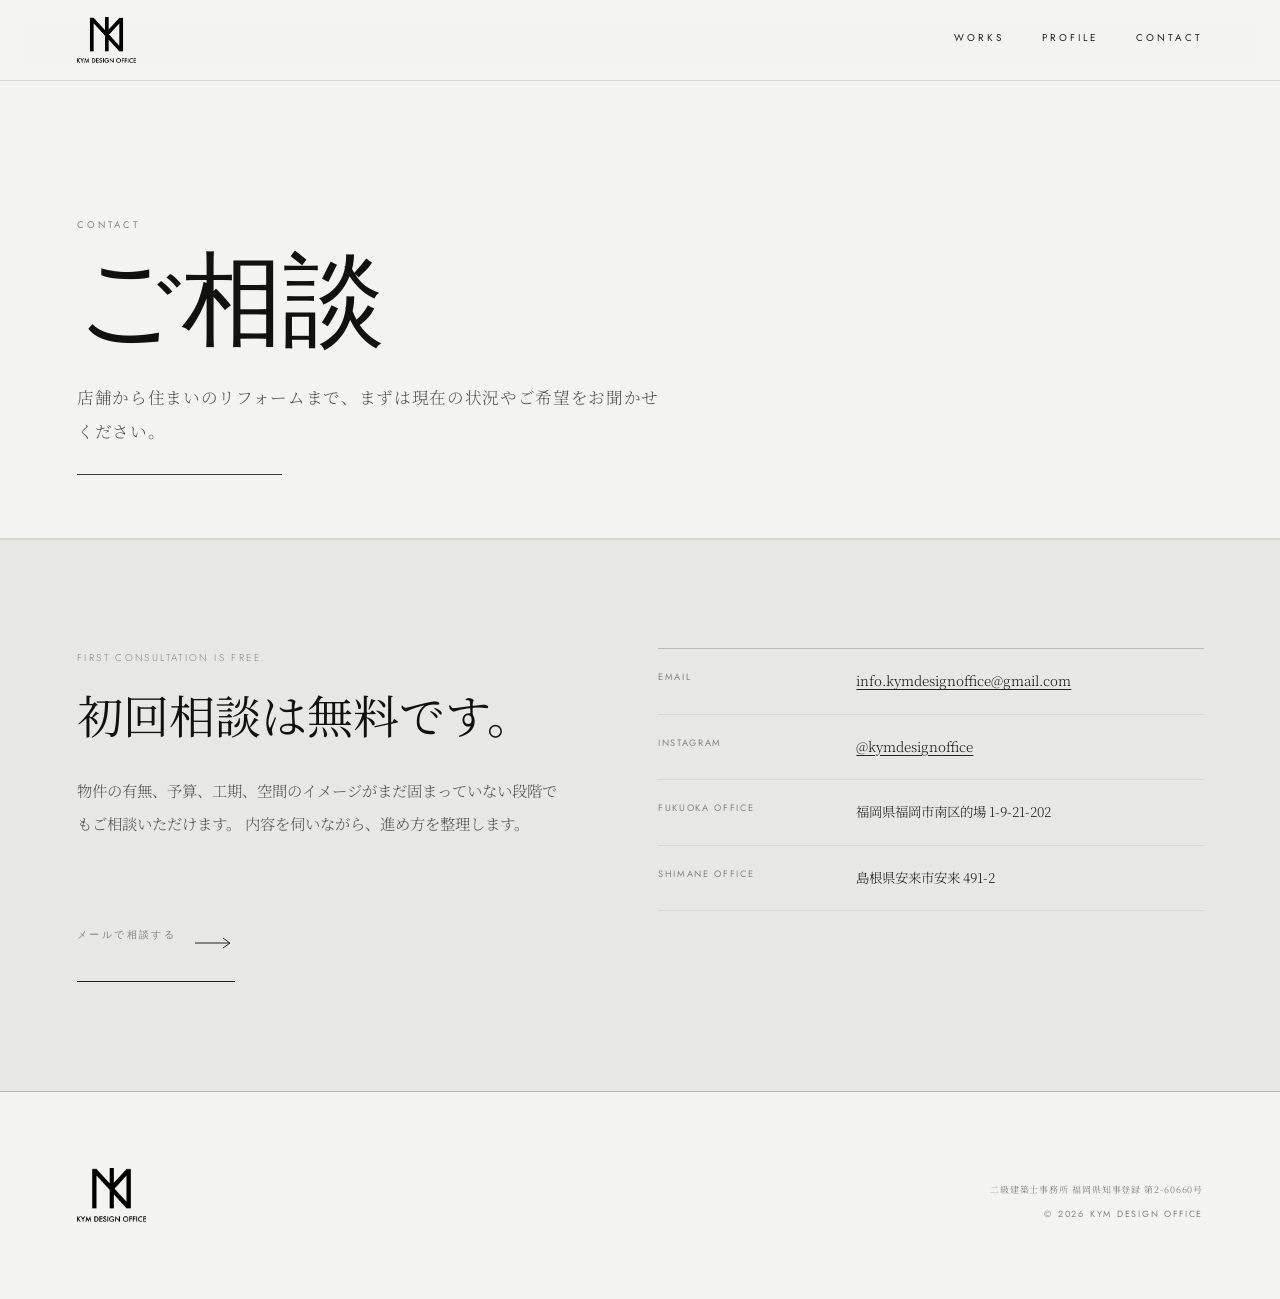
==== contact.html @ 80470e85 "Redesign homepage hero and add profile contact pages" ====
<!DOCTYPE html>
<html lang="ja">
<head>
  <meta charset="UTF-8">
  <meta name="viewport" content="width=device-width, initial-scale=1.0">
  <title>CONTACT｜KYM DESIGN OFFICE</title>
  <meta name="description" content="KYM DESIGN OFFICEへのご相談・お問い合わせページです。店舗設計、注文住宅、マンションリフォーム、インテリアデザインのご相談を受け付けています。">
  <link rel="stylesheet" href="style.css?v=20260627d">
  <link rel="preconnect" href="https://fonts.googleapis.com">
  <link rel="preconnect" href="https://fonts.gstatic.com" crossorigin>
  <link href="https://fonts.googleapis.com/css2?family=Cormorant+Garamond:ital,wght@0,300;0,400;0,500;1,300;1,400&family=Jost:wght@300;400;500&family=Noto+Serif+JP:wght@300;400;500&display=swap" rel="stylesheet">
</head>
<body>

  <!-- ===== ナビゲーション ===== -->
  <header class="nav">
    <a href="index.html" class="nav__logo">
      <img src="image_data/logo.png" alt="KYM DESIGN OFFICE">
    </a>
    <nav class="nav__menu" aria-label="Main navigation">
      <a href="works.html">WORKS</a>
      <a href="profile.html">PROFILE</a>
      <a href="contact.html">CONTACT</a>
    </nav>
  </header>

  <main>
    <section class="page-hero">
      <div class="page-hero__inner">
        <span class="page-hero__label" data-reveal="up">Contact</span>
        <h1 class="page-hero__title" data-reveal="up" style="--d:.08s">ご相談</h1>
        <p class="page-hero__lead" data-reveal="up" style="--d:.16s">
          店舗から住まいのリフォームまで、まずは現在の状況やご希望をお聞かせください。
        </p>
      </div>
    </section>

    <section class="section contact-page">
      <div class="contact-page__message" data-reveal="up">
        <span>First consultation is free.</span>
        <h2>初回相談は無料です。</h2>
        <p>
          物件の有無、予算、工期、空間のイメージがまだ固まっていない段階でもご相談いただけます。
          内容を伺いながら、進め方を整理します。
        </p>
        <a href="mailto:info.kymdesignoffice@gmail.com" class="contact__cta">
          <span>メールで相談する</span>
          <svg viewBox="0 0 40 12" fill="none" xmlns="http://www.w3.org/2000/svg">
            <line x1="0" y1="6" x2="34" y2="6" stroke="currentColor" stroke-width="1"/>
            <polyline points="28,1 35,6 28,11" fill="none" stroke="currentColor" stroke-width="1"/>
          </svg>
        </a>
      </div>

      <div class="contact-page__info" data-reveal="up" style="--d:.08s">
        <dl class="profile-list">
          <div>
            <dt>Email</dt>
            <dd><a href="mailto:info.kymdesignoffice@gmail.com">info.kymdesignoffice@gmail.com</a></dd>
          </div>
          <div>
            <dt>Instagram</dt>
            <dd><a href="https://www.instagram.com/kymdesignoffice/" target="_blank" rel="noopener noreferrer">@kymdesignoffice</a></dd>
          </div>
          <div>
            <dt>Fukuoka Office</dt>
            <dd>福岡県福岡市南区的場 1-9-21-202</dd>
          </div>
          <div>
            <dt>Shimane Office</dt>
            <dd>島根県安来市安来 491-2</dd>
          </div>
        </dl>
      </div>
    </section>
  </main>

  <!-- ===== フッター ===== -->
  <footer class="footer">
    <img src="image_data/logo.png" alt="KYM DESIGN OFFICE" class="footer__logo">
    <div class="footer__info">
      <span class="footer__reg">二級建築士事務所 福岡県知事登録 第2-60660号</span>
      <span class="footer__copy">© 2026 KYM DESIGN OFFICE</span>
    </div>
  </footer>

  <script src="js/lenis.min.js"></script>
  <script src="app.js"></script>

</body>
</html>
---- style.css ----
/* ===== リセット・ベース ===== */
*, *::before, *::after {
  box-sizing: border-box;
  margin: 0;
  padding: 0;
}

:root {
  /* ライトモノトーン（淡いグレー・濃いチャコール） */
  --paper: #f3f3f1;
  --paper-2: #e7e7e4;
  --paper-3: #ffffff;
  --ink: #222220;
  --black: #111110;
  --soft: #555550;
  --gray: #85847d;
  --line: #bdbbb4;
  --line-soft: #d8d7d1;
  --placeholder: #dcdbd6;
  --placeholder-dark: #c9c8c2;
  --accent: #3b3b38;
  --accent-soft: rgba(59, 59, 56, 0.14);
  --panel: #ededeb;
  --panel-2: #ffffff;

  --font-serif: 'Cormorant Garamond', serif;
  --font-grotesk: 'Jost', sans-serif;
  --font-jp: 'Noto Serif JP', serif;

  --pad-x: clamp(1.5rem, 6vw, 9rem);
  --maxw: 1480px;
}

html {
  font-size: 16px;
  scroll-behavior: smooth;
}

body {
  background-color: var(--paper);
  color: var(--ink);
  font-family: var(--font-jp);
  font-weight: 300;
  line-height: 1.95;
  -webkit-font-smoothing: antialiased;
  text-rendering: optimizeLegibility;
  overflow-x: hidden;
}

a {
  text-underline-offset: 0.24em;
}

a:focus-visible {
  outline: 1px solid var(--black);
  outline-offset: 0.45rem;
}

::selection {
  background: var(--black);
  color: var(--paper);
}

/* 共通：細ラベル（Jost・ワイドトラッキング） */
.label {
  font-family: var(--font-grotesk);
  font-weight: 400;
  letter-spacing: 0.34em;
  text-transform: uppercase;
}

/* 共通：矢印リンク */
.link-arrow {
  display: inline-flex;
  align-items: center;
  gap: 1rem;
  text-decoration: none;
  color: var(--ink);
  font-family: var(--font-grotesk);
  font-size: 0.6rem;
  font-weight: 400;
  letter-spacing: 0.32em;
  text-transform: uppercase;
  transition: gap 0.18s ease-out, color 0.18s ease-out;
}
.link-arrow:hover { gap: 1.45rem; color: var(--black); }
.link-arrow svg { width: 40px; height: 12px; }

/* ===== ナビゲーション ===== */
.nav {
  position: fixed;
  top: 0; left: 0;
  width: 100%;
  z-index: 100;
  display: flex;
  align-items: center;
  justify-content: space-between;
  padding: calc(1.05rem + env(safe-area-inset-top)) var(--pad-x) 1.05rem;
  background-color: rgba(243, 243, 241, 0.92);
  backdrop-filter: blur(10px);
  border-bottom: 1px solid var(--line-soft);
}

.nav__logo { display: inline-flex; align-items: center; text-decoration: none; }
.nav__logo img {
  height: 46px;
  width: auto;
  display: block;
  filter: grayscale(1) contrast(1.08);
}

.nav__menu { display: flex; gap: clamp(1.5rem, 3vw, 3.4rem); }

.nav__menu a {
  font-family: var(--font-grotesk);
  font-size: 0.62rem;
  font-weight: 400;
  letter-spacing: 0.3em;
  text-transform: uppercase;
  color: var(--ink);
  text-decoration: none;
  position: relative;
  padding-bottom: 4px;
  transition: color 0.18s ease-out;
}
.nav__menu a::after {
  content: '';
  position: absolute;
  left: 0; bottom: 0;
  width: 0; height: 1px;
  background: var(--ink);
  transition: width 0.18s ease-out;
}
.nav__menu a:hover::after { width: 100%; }
.nav__menu a:hover { color: var(--black); }

/* ===== HERO（抽象的な黒のファーストビュー）===== */
.hero {
  position: relative;
  max-width: var(--maxw);
  margin: 0 auto;
  min-height: 86dvh;
  display: flex;
  flex-direction: column;
  padding: 6.4rem var(--pad-x) clamp(2rem, 4vh, 3rem);
  overflow: hidden;
}
.hero::before {
  content: '';
  position: absolute;
  top: 7.8rem;
  right: var(--pad-x);
  width: clamp(12rem, 28vw, 31rem);
  height: clamp(12rem, 28vw, 31rem);
  border: 1px solid var(--line-soft);
  pointer-events: none;
}
.hero::after {
  content: '';
  position: absolute;
  left: var(--pad-x);
  bottom: clamp(4rem, 9vh, 6rem);
  width: clamp(8rem, 18vw, 18rem);
  height: 1px;
  background: var(--accent);
  opacity: 0.76;
  pointer-events: none;
}
.hero__abstract {
  position: absolute;
  right: clamp(1rem, 5vw, 5rem);
  top: clamp(5.8rem, 12vh, 8rem);
  z-index: 0;
  font-family: var(--font-serif);
  font-size: clamp(9rem, 21vw, 22rem);
  font-weight: 300;
  line-height: 0.75;
  color: rgba(17, 17, 16, 0.045);
  pointer-events: none;
}

/* 見出し＋画像帯を下寄り中央に・上端を揃える */
.hero__main {
  position: relative;
  z-index: 1;
  margin-top: clamp(4.8rem, 13vh, 8.5rem);
  display: grid;
  grid-template-columns: minmax(17rem, 0.64fr) minmax(26rem, 1.36fr);
  align-items: center;
  gap: clamp(2.4rem, 6vw, 6rem);
}

.hero__head {
  position: relative;
  flex-shrink: 0;
  padding: clamp(1.5rem, 3vw, 2.5rem) 0 clamp(1.5rem, 3vw, 2.5rem);
}
.hero__mark {
  display: block;
  width: 13px;
  height: 13px;
  background: var(--accent);
  margin-bottom: 1.5rem;
}
.hero__kicker {
  display: block;
  margin-bottom: 1.1rem;
  font-family: var(--font-grotesk);
  font-size: 0.58rem;
  font-weight: 400;
  letter-spacing: 0.3em;
  color: var(--accent);
}
.hero__title {
  font-family: var(--font-serif);
  font-variant: small-caps;
  font-size: clamp(2rem, 4.1vw, 4.25rem);
  font-weight: 500;
  line-height: 1.08;
  letter-spacing: 0.03em;
  color: var(--black);
}
.hero__lead {
  max-width: 22rem;
  margin-top: clamp(1.2rem, 3vw, 2rem);
  font-size: 0.8rem;
  line-height: 2.1;
  letter-spacing: 0.04em;
  color: var(--soft);
}

/* 画像帯：全部同じ高さ、幅だけ違う */
.hero__strip {
  position: relative;
  min-width: 0;
  display: grid;
  grid-template-columns: 0.85fr 1fr 1.55fr 1.05fr;
  align-items: flex-start;
  height: clamp(210px, 34vh, 360px);
  padding: clamp(1rem, 2vw, 1.4rem);
  background: var(--panel);
  border: 1px solid var(--line-soft);
}
.hero__strip::after {
  content: '';
  position: absolute;
  left: clamp(1rem, 2vw, 1.4rem);
  bottom: clamp(1rem, 2vw, 1.4rem);
  width: clamp(4rem, 12vw, 9rem);
  height: 1px;
  background: var(--accent);
  z-index: 2;
}
/* 左：3枚を密着 */
.hero__cluster {
  display: contents;
}
/* .frame の width:100% を打ち消し、高さ×aspect-ratio で幅を決める */
.hero__strip .hf {
  width: 100%;
  height: 100%;
  min-width: 0;
  flex-shrink: 0;
}
.hf .frame__ph { font-size: 0.5rem; }
.hf--a { aspect-ratio: 3 / 4; }
.hf--b {
  aspect-ratio: 1 / 1;
  transform: translateY(clamp(0.8rem, 2vw, 1.6rem));
}
.hf--c { aspect-ratio: 16 / 10; }
/* 間を空けて右に大きめの1点 */
.hf--d {
  aspect-ratio: 4 / 3;
  margin-left: 0;
  transform: translateY(clamp(-0.8rem, -1.4vw, -0.4rem));
}

/* 右下の小ラベル＋細罫線 */
.hero__foot {
  position: relative;
  z-index: 1;
  margin-top: clamp(1.6rem, 4vh, 3.2rem);
  display: flex;
  align-items: center;
  justify-content: flex-end;
  gap: 1.2rem;
}
.hero__foot-label,
.hero__foot-place {
  font-family: var(--font-grotesk);
  font-size: 0.58rem;
  font-weight: 400;
  letter-spacing: 0.28em;
  text-transform: uppercase;
  color: var(--soft);
}
.hero__rule {
  width: clamp(2rem, 6vw, 5rem);
  height: 1px;
  background: var(--line);
}

/* ===== 画像フレーム（プレースホルダー）===== */
.frame {
  position: relative;
  width: 100%;
  background: var(--placeholder);
  display: flex;
  align-items: center;
  justify-content: center;
  overflow: hidden;
  color: var(--gray);
}
.frame::before {
  content: '';
  position: absolute;
  left: 1rem;
  bottom: 1rem;
  width: 2.4rem;
  height: 1px;
  background: rgba(17, 17, 16, 0.22);
}
.frame::after {
  content: '';
  position: absolute;
  inset: 0;
  border: 1px solid var(--line);
  pointer-events: none;
}
.frame__ph {
  position: absolute;
  right: 1rem;
  bottom: 0.72rem;
  font-family: var(--font-grotesk);
  font-size: 0.5rem;
  letter-spacing: 0.24em;
  text-transform: uppercase;
  color: rgba(34, 34, 32, 0.62);
}

.visual {
  position: absolute;
  inset: 0;
  width: 100%;
  height: 100%;
  object-fit: cover;
  filter: grayscale(1) contrast(1.08) brightness(1.02);
}
.visual--crop-1 { object-position: 5% 50%; }
.visual--crop-2 { object-position: 34% 50%; }
.visual--crop-3 { object-position: 63% 50%; }
.visual--crop-4 { object-position: 92% 50%; }
.visual + .frame__ph {
  color: rgba(255, 255, 255, 0.86);
}
.visual ~ .frame__ph::before {
  background: rgba(255, 255, 255, 0.58);
}

/* ===== 共通セクション ===== */
.section {
  max-width: var(--maxw);
  margin: 0 auto;
  padding: clamp(5.8rem, 12vh, 11rem) var(--pad-x);
  border-top: 1px solid var(--line-soft);
}
.section:nth-of-type(even) {
  background: var(--paper-2);
}

/* セクション見出し（セリフ番号＋細ラベル＋和文タイトル）*/
.head {
  display: flex;
  align-items: flex-start;
  gap: clamp(1.5rem, 5vw, 4rem);
  margin-bottom: clamp(3.2rem, 7vw, 6rem);
}
.head__num {
  font-family: var(--font-serif);
  font-size: clamp(2.5rem, 5vw, 4.5rem);
  font-weight: 300;
  line-height: 0.9;
  letter-spacing: 0;
  color: rgba(17, 17, 16, 0.18);
  flex-shrink: 0;
}
.head__text { padding-top: 0.4rem; }
.head__label {
  display: block;
  font-family: var(--font-grotesk);
  font-size: 0.62rem;
  font-weight: 400;
  letter-spacing: 0.36em;
  text-transform: uppercase;
  color: var(--accent);
  margin-bottom: 1.3rem;
}
.head__title {
  font-family: var(--font-jp);
  font-size: clamp(1.5rem, 3.4vw, 2.8rem);
  font-weight: 400;
  line-height: 1.4;
  letter-spacing: 0.03em;
  color: var(--black);
}
.head__link {
  margin-left: auto;
  align-self: center;
  font-family: var(--font-grotesk);
  font-size: 0.6rem;
  font-weight: 400;
  letter-spacing: 0.28em;
  text-transform: uppercase;
  color: var(--soft);
  text-decoration: none;
  transition: color 0.18s ease-out;
}
.head__link:hover { color: var(--black); }

/* ===== ABOUT ===== */
.about__body {
  display: grid;
  grid-template-columns: 1.1fr 1fr;
  gap: clamp(2.5rem, 7vw, 7rem);
}
.about__statement {
  font-family: var(--font-jp);
  font-size: clamp(1.1rem, 1.9vw, 1.55rem);
  font-weight: 300;
  line-height: 2.1;
  letter-spacing: 0.03em;
  color: var(--ink);
  max-width: 34rem;
}
.about__detail p {
  font-size: 0.8rem;
  line-height: 2.4;
  letter-spacing: 0.05em;
  color: var(--soft);
}
.about__meta {
  margin-top: 3rem;
  border-top: 1px solid var(--line);
}
.about__meta > div {
  display: grid;
  grid-template-columns: 9rem 1fr;
  gap: 1rem;
  padding: 1.15rem 0;
  border-bottom: 1px solid var(--line-soft);
}
.about__meta dt {
  font-family: var(--font-grotesk);
  font-size: 0.58rem;
  font-weight: 400;
  letter-spacing: 0.22em;
  text-transform: uppercase;
  color: var(--gray);
  padding-top: 0.3rem;
}
.about__meta dd {
  font-size: 0.78rem;
  letter-spacing: 0.04em;
  color: var(--ink);
}

.statement-band {
  display: grid;
  grid-template-columns: minmax(0, 0.85fr) minmax(18rem, 1fr);
  gap: clamp(2rem, 6vw, 6rem);
  align-items: end;
  margin-top: clamp(4rem, 10vw, 8rem);
  padding-top: clamp(2.5rem, 5vw, 4rem);
  border-top: 1px solid var(--line-soft);
  position: relative;
}
.statement-band::before {
  content: '';
  position: absolute;
  top: -1px;
  left: 0;
  width: clamp(4rem, 12vw, 9rem);
  height: 1px;
  background: var(--accent);
}
.statement-band__label {
  display: block;
  margin-bottom: 1.3rem;
  font-family: var(--font-grotesk);
  font-size: 0.58rem;
  font-weight: 400;
  letter-spacing: 0.28em;
  text-transform: uppercase;
  color: var(--gray);
}
.statement-band p {
  max-width: 35rem;
  font-size: clamp(1rem, 1.45vw, 1.28rem);
  line-height: 2.05;
  letter-spacing: 0.04em;
}
.statement-band__visual {
  aspect-ratio: 16 / 9;
  overflow: hidden;
  border: 1px solid var(--line);
  background: var(--placeholder-dark);
}
.statement-band__visual img {
  width: 100%;
  height: 100%;
  display: block;
  object-fit: cover;
  filter: grayscale(1) contrast(1.08) brightness(1.02);
}

/* ===== SERVICES ===== */
.services {
  list-style: none;
  border-top: 1px solid var(--line);
}
.services__item {
  display: grid;
  grid-template-columns: 5rem 1fr 2fr;
  gap: clamp(1rem, 4vw, 4rem);
  align-items: baseline;
  padding: clamp(2rem, 4.5vw, 3.2rem) 0;
  border-bottom: 1px solid var(--line-soft);
  position: relative;
  transition: padding-left 0.18s ease-out, background-color 0.18s ease-out;
}
.services__item::before {
  content: '';
  position: absolute;
  left: 0;
  top: -1px;
  width: 0;
  height: 1px;
  background: var(--accent);
  transition: width 0.18s ease-out;
}
.services__item:hover {
  padding-left: 1rem;
  background: rgba(255, 255, 255, 0.42);
}
.services__item:hover::before { width: 5rem; }
.services__no {
  font-family: var(--font-serif);
  font-style: italic;
  font-size: 1.1rem;
  letter-spacing: 0.04em;
  color: var(--gray);
}
.services__name {
  font-family: var(--font-jp);
  font-size: clamp(1.1rem, 2vw, 1.5rem);
  font-weight: 400;
  letter-spacing: 0.05em;
  color: var(--black);
}
.services__scope {
  display: block;
  margin-top: 0.45rem;
  font-family: var(--font-grotesk);
  font-size: 0.55rem;
  font-weight: 400;
  letter-spacing: 0.22em;
  text-transform: uppercase;
  color: var(--accent);
}
.services__desc {
  font-size: 0.76rem;
  line-height: 2.1;
  letter-spacing: 0.04em;
  color: var(--soft);
}

/* ===== PROCESS ===== */
.section--process {
  background: var(--paper-2);
}
.process {
  list-style: none;
  display: grid;
  grid-template-columns: repeat(4, 1fr);
  border-top: 1px solid var(--line);
}
.process__item {
  min-height: 16rem;
  padding: clamp(1.6rem, 3vw, 2.4rem) clamp(1.2rem, 2.5vw, 2rem);
  border-right: 1px solid var(--line-soft);
  border-bottom: 1px solid var(--line-soft);
  background: rgba(255, 255, 255, 0.34);
}
.process__item:first-child { border-left: 1px solid var(--line-soft); }
.process__no {
  display: block;
  margin-bottom: clamp(3rem, 7vw, 5rem);
  font-family: var(--font-serif);
  font-style: italic;
  font-size: 1.15rem;
  color: rgba(17, 17, 16, 0.42);
}
.process__item h3 {
  margin-bottom: 1rem;
  font-size: clamp(1rem, 1.4vw, 1.24rem);
  font-weight: 400;
  letter-spacing: 0.05em;
  color: var(--black);
}
.process__item p {
  font-size: 0.74rem;
  line-height: 2.05;
  letter-spacing: 0.04em;
  color: var(--soft);
}

/* ===== WORKS ===== */
.works {
  list-style: none;
  display: grid;
  grid-template-columns: repeat(2, 1fr);
  gap: clamp(2.5rem, 5vw, 4.5rem) clamp(2rem, 4vw, 3.5rem);
}
.works__link { display: block; text-decoration: none; color: inherit; }
.works__item:nth-child(1) .frame--work { aspect-ratio: 16 / 10; }
.works__item:nth-child(2) { padding-top: clamp(2rem, 5vw, 5rem); }
.works__item:nth-child(3) { padding-top: clamp(1rem, 2vw, 2.2rem); }
.frame--work {
  aspect-ratio: 4 / 3;
  background-color: var(--placeholder-dark);
}
.frame--work::after,
.archive-card__frame::after {
  border-color: rgba(17, 17, 16, 0.18);
}
.works__caption {
  display: flex;
  flex-direction: column;
  gap: 0.5rem;
  padding-top: 1.5rem;
}
.works__year {
  font-family: var(--font-grotesk);
  font-size: 0.58rem;
  font-weight: 400;
  letter-spacing: 0.26em;
  color: var(--gray);
}
.works__name {
  font-family: var(--font-serif);
  font-size: clamp(1.4rem, 2.6vw, 2rem);
  font-weight: 400;
  letter-spacing: 0.01em;
  color: var(--black);
  transition: opacity 0.18s ease-out;
}
.works__link:hover .works__name { opacity: 0.45; }
.works__type {
  font-family: var(--font-jp);
  font-size: 0.72rem;
  font-weight: 300;
  letter-spacing: 0.07em;
  color: var(--soft);
}
.works__viewall { margin-top: clamp(3rem, 6vw, 4.5rem); }

/* ===== PAGE / WORKS ARCHIVE ===== */
.page-hero {
  position: relative;
  max-width: var(--maxw);
  margin: 0 auto;
  padding: clamp(11rem, 24vh, 17rem) var(--pad-x) clamp(5rem, 10vh, 8rem);
  border-bottom: 1px solid var(--line-soft);
  background: var(--paper);
}
.page-hero::after {
  content: '';
  position: absolute;
  left: var(--pad-x);
  bottom: clamp(3rem, 7vh, 5rem);
  width: clamp(5rem, 16vw, 14rem);
  height: 1px;
  background: var(--accent);
}
.page-hero__inner {
  max-width: 52rem;
}
.page-hero__label,
.archive-note__label,
.archive-contact__label {
  display: block;
  margin-bottom: 1.2rem;
  font-family: var(--font-grotesk);
  font-size: 0.6rem;
  font-weight: 400;
  letter-spacing: 0.32em;
  text-transform: uppercase;
  color: var(--gray);
}
.page-hero__title {
  margin-bottom: 1.8rem;
  font-size: clamp(2.6rem, 8vw, 6.6rem);
  font-family: var(--font-serif);
  font-weight: 300;
  line-height: 0.95;
  color: var(--black);
}
.page-hero__lead {
  max-width: 37rem;
  font-size: clamp(0.92rem, 1.3vw, 1.08rem);
  line-height: 2.05;
  letter-spacing: 0.04em;
  color: var(--soft);
}
.archive-note {
  display: grid;
  grid-template-columns: 14rem minmax(0, 1fr);
  gap: clamp(1.5rem, 5vw, 4rem);
  margin-bottom: clamp(3rem, 7vw, 5.5rem);
  padding: 1.7rem 0;
  border-top: 1px solid var(--accent);
  border-bottom: 1px solid var(--line-soft);
}
.archive-note p {
  max-width: 40rem;
  font-size: 0.82rem;
  line-height: 2.1;
  color: var(--soft);
}
.archive-grid {
  list-style: none;
  display: grid;
  grid-template-columns: repeat(2, minmax(0, 1fr));
  gap: clamp(2.5rem, 5vw, 5rem) clamp(2rem, 4vw, 3.5rem);
}
.archive-card a {
  display: block;
  color: inherit;
  text-decoration: none;
}
.archive-card:nth-child(even) {
  padding-top: clamp(2rem, 5vw, 4.5rem);
}
.archive-card__frame {
  aspect-ratio: 16 / 10;
  margin-bottom: 1.5rem;
  background: var(--panel);
}
.archive-card__year {
  display: block;
  margin-bottom: 0.7rem;
  font-family: var(--font-grotesk);
  font-size: 0.58rem;
  letter-spacing: 0.26em;
  color: var(--gray);
}
.archive-card h2 {
  margin-bottom: 0.45rem;
  font-family: var(--font-serif);
  font-size: clamp(1.45rem, 3vw, 2.15rem);
  font-weight: 400;
  color: var(--black);
}
.archive-card p {
  font-size: 0.74rem;
  letter-spacing: 0.07em;
  color: var(--soft);
}
.section--archive-contact {
  padding-top: clamp(4rem, 8vw, 7rem);
}
.archive-contact {
  max-width: 54rem;
}
.archive-contact h2 {
  font-size: clamp(1.45rem, 3.4vw, 2.8rem);
  font-weight: 400;
  line-height: 1.55;
  letter-spacing: 0.03em;
}

/* ===== CONTACT ===== */
.contact__lead {
  font-family: var(--font-jp);
  font-size: clamp(1rem, 1.6vw, 1.3rem);
  font-weight: 300;
  line-height: 2.1;
  color: var(--ink);
  margin-bottom: clamp(2.5rem, 6vw, 4rem);
  max-width: 36rem;
}
.contact__grid {
  display: grid;
  grid-template-columns: repeat(2, 1fr);
  gap: 2.6rem clamp(2rem, 6vw, 5rem);
  border-top: 1px solid var(--line);
  padding-top: 2.8rem;
}
.contact__label {
  display: block;
  font-family: var(--font-grotesk);
  font-size: 0.58rem;
  font-weight: 400;
  letter-spacing: 0.24em;
  text-transform: uppercase;
  color: var(--gray);
  margin-bottom: 0.85rem;
}
.contact__value {
  font-size: 0.84rem;
  font-weight: 300;
  letter-spacing: 0.04em;
  color: var(--ink);
}
/* Instagram などSNSリンク（アイコン＋テキスト） */
.contact__sns {
  display: inline-flex;
  align-items: center;
  gap: 0.5rem;
  text-decoration: none;
  transition: opacity 0.3s ease;
}
.contact__sns:hover {
  opacity: 0.55;
}
.contact__sns-icon {
  width: 1.05rem;
  height: 1.05rem;
  flex-shrink: 0;
}
.contact__cta {
  display: inline-flex;
  align-items: center;
  gap: 1.2rem;
  margin-top: clamp(2.5rem, 6vw, 4rem);
  padding: 1.3rem 0;
  text-decoration: none;
  color: var(--ink);
  font-family: var(--font-jp);
  font-size: 0.84rem;
  font-weight: 400;
  letter-spacing: 0.1em;
  border-bottom: 1px solid var(--ink);
  transition: gap 0.18s ease-out;
}
.contact__cta:hover { gap: 1.55rem; }
.contact__cta svg { width: 40px; height: 12px; }

/* ===== フッター ===== */
.footer {
  max-width: var(--maxw);
  margin: 0 auto;
  padding: clamp(3rem, 6vw, 5rem) var(--pad-x);
  border-top: 1px solid var(--line);
  display: flex;
  flex-wrap: wrap;
  gap: 1.5rem 2rem;
  align-items: flex-end;
  justify-content: space-between;
}
.footer__logo {
  height: 54px;
  width: auto;
  display: block;
  filter: grayscale(1) contrast(1.08);
}
.footer__info { display: flex; flex-direction: column; gap: 0.4rem; text-align: right; }
.footer__info span {
  font-family: var(--font-grotesk);
  font-size: 0.56rem;
  font-weight: 400;
  letter-spacing: 0.2em;
  color: var(--gray);
}
.footer__reg { font-family: var(--font-jp) !important; letter-spacing: 0.1em !important; }

/* ===== レスポンシブ ===== */
@media (max-width: 900px) {
  .nav {
    padding: calc(0.8rem + env(safe-area-inset-top)) var(--pad-x) 0.8rem;
  }
  .nav__logo img { height: 38px; }
  .hero {
    min-height: auto;
    padding-top: 7.5rem;
    padding-bottom: 4.5rem;
  }
  .hero::before {
    top: 7rem;
    right: 1.5rem;
    width: 13rem;
    height: 13rem;
  }
  .hero::after { width: 6rem; }
  .hero__abstract {
    top: 7rem;
    right: 0.8rem;
    font-size: 8rem;
  }
  .hero__main {
    grid-template-columns: 1fr;
    align-items: stretch;
    gap: 2.2rem;
    margin-top: clamp(4.5rem, 12vh, 7rem);
  }
  .hero__strip {
    height: auto;
    display: grid;
    grid-template-columns: repeat(2, 1fr);
    gap: 0.6rem;
    padding: 0.65rem;
  }
  .hero__cluster { display: contents; }
  .hf { height: auto; width: auto; }
  .hf--a, .hf--b, .hf--c, .hf--d {
    aspect-ratio: 4 / 3;
    margin-left: 0;
    transform: none;
  }
  .about__body { grid-template-columns: 1fr; }
  .statement-band { grid-template-columns: 1fr; }
  .head { flex-wrap: wrap; }
  .services__item { grid-template-columns: 3.5rem 1fr; gap: 0.5rem 1.5rem; }
  .services__desc { grid-column: 1 / -1; margin-top: 0.4rem; }
  .process { grid-template-columns: repeat(2, 1fr); }
  .process__item:nth-child(odd) { border-left: 1px solid var(--line-soft); }
  .works { grid-template-columns: 1fr; }
  .works__item:nth-child(2),
  .works__item:nth-child(3) { padding-top: 0; }
  .contact__grid { grid-template-columns: 1fr; }
  .archive-note { grid-template-columns: 1fr; }
  .archive-grid { grid-template-columns: 1fr; }
  .archive-card:nth-child(even) { padding-top: 0; }
  .footer { flex-direction: column; align-items: flex-start; }
  .footer__info { text-align: left; }
}

@media (max-width: 600px) {
  :root { --pad-x: 1.5rem; }
  .nav { align-items: flex-start; gap: 0.9rem; }
  .nav__logo img { height: 34px; }
  .nav__menu {
    flex: 1;
    min-width: 0;
    justify-content: flex-end;
    gap: 0.65rem;
    overflow: visible;
  }
  .nav__menu a {
    font-size: 0.5rem;
    letter-spacing: 0.14em;
    white-space: nowrap;
  }
  .hero__main { margin-top: clamp(5rem, 14vh, 7rem); }
  .hero__title { font-size: clamp(2.05rem, 10vw, 2.9rem); }
  .hero__lead {
    max-width: 19rem;
    font-size: 0.76rem;
  }
  .hero__foot {
    justify-content: space-between;
    align-items: flex-start;
    gap: 0.9rem;
  }
  .hero__foot-label,
  .hero__foot-place {
    font-size: 0.52rem;
    letter-spacing: 0.2em;
    line-height: 1.7;
  }
  .hero__rule { flex: 1; min-width: 2rem; margin-top: 0.62rem; }
  .section { padding-top: 5rem; padding-bottom: 5.5rem; }
  .statement-band {
    margin-top: 3.5rem;
  }
  .statement-band__visual { aspect-ratio: 4 / 3; }
  .process { grid-template-columns: 1fr; }
  .process__item {
    min-height: auto;
    border-left: 1px solid var(--line-soft);
  }
  .process__no {
    margin-bottom: 2.5rem;
  }
  .page-hero {
    padding-top: 9rem;
    padding-bottom: 4.5rem;
  }
  .page-hero__title {
    font-size: clamp(3.4rem, 18vw, 5.4rem);
  }
  .head__link { margin-left: 0; width: 100%; margin-top: 0.5rem; }
  .about__meta > div { grid-template-columns: 1fr; gap: 0.3rem; }
  .contact__value { overflow-wrap: anywhere; }
}

/* =====================================================================
   HOME INDEX（Pattern 02を本番トップ用に調整）
   ===================================================================== */
.home-index {
  min-height: 100vh;
  background: #f7f6f2;
  color: #111;
  font-family: "Inter", "Noto Sans JP", sans-serif;
  line-height: 1.5;
  border: 1px solid #111;
}

.home-index a {
  color: inherit;
  text-decoration: none;
}

.home-index img {
  display: block;
  width: 100%;
  height: 100%;
  object-fit: cover;
}

.site-header {
  display: flex;
  align-items: center;
  justify-content: space-between;
  gap: 2rem;
  width: min(100% - 7.5vw, 1780px);
  margin: 0 auto;
  padding: 2rem 0 1.6rem;
  border-bottom: 1px solid rgba(17, 17, 17, 0.55);
}

.site-header--line {
  width: 100%;
  padding: 1.55rem 3.1vw;
  border-bottom-color: rgba(17, 17, 17, 0.34);
}

.brand {
  display: inline-flex;
  align-items: center;
  gap: 1.45rem;
  font-size: clamp(1rem, 1.05vw, 1.25rem);
  font-weight: 600;
  letter-spacing: 0.16em;
  white-space: nowrap;
}

.brand img {
  width: clamp(48px, 4vw, 72px);
  height: clamp(48px, 4vw, 72px);
  object-fit: cover;
  object-position: center top;
  filter: grayscale(1) contrast(1.08);
}

.brand--compact img {
  width: clamp(40px, 3vw, 56px);
  height: clamp(40px, 3vw, 56px);
}

.site-nav {
  display: flex;
  align-items: center;
  gap: clamp(1.3rem, 2.6vw, 3.4rem);
  font-size: clamp(0.72rem, 0.72vw, 0.88rem);
  font-weight: 500;
  letter-spacing: 0.02em;
}

.site-nav span {
  color: rgba(17, 17, 17, 0.55);
}

.index-layout {
  display: grid;
  grid-template-columns: minmax(300px, 0.58fr) minmax(620px, 1fr);
  min-height: calc(100vh - 96px);
}

.index-intro {
  position: relative;
  min-height: 610px;
  padding: clamp(2.6rem, 5vw, 5.4rem) 3.1vw 2rem;
  border-right: 1px solid rgba(17, 17, 17, 0.34);
}

.index-intro__line {
  position: absolute;
  top: 2rem;
  left: 3.1vw;
  width: 1px;
  height: 15rem;
  background: rgba(17, 17, 17, 0.38);
}

.index-intro h1 {
  max-width: 31rem;
  margin: 0 0 7.8rem clamp(5.5rem, 8vw, 10rem);
  font-family: "Inter", "Noto Sans JP", sans-serif;
  font-size: clamp(2.2rem, 3vw, 4rem);
  font-weight: 400;
  line-height: 1.14;
  letter-spacing: -0.04em;
}

.index-intro__number {
  margin: 0;
  font-size: clamp(8rem, 12vw, 15.5rem);
  font-weight: 400;
  line-height: 0.78;
  letter-spacing: -0.07em;
}

.index-intro__accent {
  display: block;
  width: 4.1rem;
  height: 2px;
  margin: 3rem 0 1.75rem;
  background: #111;
}

.index-intro__label {
  margin: 0;
  font-size: clamp(1.2rem, 1.5vw, 2rem);
  font-weight: 500;
  line-height: 1.28;
  letter-spacing: 0.02em;
}

.index-intro__copy {
  max-width: 26rem;
  margin: 2rem 0 0;
  color: rgba(17, 17, 17, 0.72);
  font-size: clamp(0.86rem, 0.95vw, 1rem);
  line-height: 1.85;
}

.project-board {
  display: grid;
  grid-template-columns: 1.05fr 1fr 1fr;
  grid-auto-rows: minmax(250px, 31vh);
  border-bottom: 1px solid rgba(17, 17, 17, 0.34);
}

.project-card {
  display: grid;
  grid-template-rows: 1fr auto auto;
  min-width: 0;
  border-right: 1px solid rgba(17, 17, 17, 0.34);
  border-bottom: 1px solid rgba(17, 17, 17, 0.34);
  background: #f7f6f2;
}

.project-card--large {
  grid-row: span 2;
}

.project-card img {
  min-height: 0;
  filter: grayscale(1) contrast(1.08);
  transition: filter 0.2s ease-out, transform 0.2s ease-out;
}

.project-card:hover img {
  filter: grayscale(1) contrast(1.18);
  transform: scale(1.015);
}

.project-card span {
  padding: 0.72rem 0.85rem 0.08rem;
  font-size: 0.8rem;
  font-weight: 500;
  line-height: 1.25;
}

.project-card small {
  padding: 0 0.85rem 0.78rem;
  font-size: 0.72rem;
  color: rgba(17, 17, 17, 0.68);
}

.service-strip {
  grid-column: 1 / -1;
  display: grid;
  grid-template-columns: repeat(4, 1fr);
  border-top: 1px solid rgba(17, 17, 17, 0.34);
}

.service-strip article {
  display: grid;
  grid-template-columns: auto 1fr;
  column-gap: 1.5rem;
  min-height: 132px;
  padding: 2rem 3vw;
  border-right: 1px solid rgba(17, 17, 17, 0.34);
}

.service-strip span {
  font-size: 1rem;
  line-height: 1.25;
}

.service-strip h2 {
  margin: 0 0 0.65rem;
  font-size: 0.98rem;
  font-weight: 500;
  line-height: 1.25;
}

.service-strip p {
  grid-column: 2;
  max-width: 16rem;
  margin: 0;
  font-size: 0.76rem;
  color: rgba(17, 17, 17, 0.7);
  line-height: 1.55;
}

.info-section,
.detail-grid,
.contact-panel,
.home-footer {
  border-top: 1px solid rgba(17, 17, 17, 0.34);
}

.info-section {
  display: grid;
  grid-template-columns: minmax(260px, 0.6fr) minmax(0, 1fr);
  gap: clamp(2rem, 7vw, 8rem);
  padding: clamp(4rem, 7vw, 7rem) 3.1vw;
}

.info-section__head span,
.detail-grid__label,
.contact-panel__label {
  display: block;
  margin-bottom: 1rem;
  font-size: 0.72rem;
  font-weight: 600;
  letter-spacing: 0.12em;
}

.info-section__head h2,
.contact-panel h2 {
  max-width: 36rem;
  margin: 0;
  font-size: clamp(1.8rem, 3.6vw, 4.2rem);
  font-weight: 400;
  line-height: 1.18;
  letter-spacing: -0.04em;
}

.info-section__body {
  display: grid;
  grid-template-columns: repeat(2, minmax(0, 1fr));
  gap: clamp(1.5rem, 4vw, 4rem);
}

.info-section__body p,
.contact-panel p {
  margin: 0;
  color: rgba(17, 17, 17, 0.74);
  font-size: 0.92rem;
  line-height: 1.9;
}

.detail-grid {
  display: grid;
  grid-template-columns: repeat(2, minmax(0, 1fr));
}

.detail-grid > section {
  padding: clamp(2.5rem, 5vw, 5rem) 3.1vw;
  border-right: 1px solid rgba(17, 17, 17, 0.34);
}

.detail-grid dl {
  margin: 0;
}

.detail-grid dl > div {
  display: grid;
  grid-template-columns: 10rem 1fr;
  gap: 1.4rem;
  padding: 1rem 0;
  border-top: 1px solid rgba(17, 17, 17, 0.2);
}

.detail-grid dt {
  color: rgba(17, 17, 17, 0.55);
  font-size: 0.72rem;
  font-weight: 500;
  letter-spacing: 0.08em;
  text-transform: uppercase;
}

.detail-grid dd {
  margin: 0;
  font-size: 0.9rem;
}

.compact-process {
  display: grid;
  gap: 0;
  margin: 0;
  padding: 0;
  list-style: none;
}

.compact-process li {
  display: grid;
  grid-template-columns: 3rem 1fr;
  gap: 1rem;
  padding: 1rem 0;
  border-top: 1px solid rgba(17, 17, 17, 0.2);
  font-size: 0.95rem;
}

.compact-process span {
  color: rgba(17, 17, 17, 0.55);
}

.contact-panel {
  display: grid;
  grid-template-columns: minmax(260px, 0.72fr) minmax(0, 1fr);
  gap: clamp(2rem, 7vw, 8rem);
  padding: clamp(4rem, 7vw, 7rem) 3.1vw;
}

.contact-panel__list {
  display: grid;
  gap: 1.2rem;
}

.contact-panel__list p {
  display: grid;
  grid-template-columns: 11rem 1fr;
  gap: 1rem;
  padding-bottom: 1.2rem;
  border-bottom: 1px solid rgba(17, 17, 17, 0.2);
}

.contact-panel__list span {
  color: rgba(17, 17, 17, 0.55);
  font-size: 0.72rem;
  font-weight: 600;
  letter-spacing: 0.08em;
  text-transform: uppercase;
}

.home-footer {
  display: flex;
  align-items: center;
  justify-content: space-between;
  gap: 1.5rem;
  padding: 1.4rem 3.1vw;
  color: rgba(17, 17, 17, 0.64);
  font-size: 0.72rem;
  font-weight: 500;
  letter-spacing: 0.08em;
}

.home-footer img {
  width: 46px;
  height: 46px;
  object-fit: cover;
  object-position: center top;
  filter: grayscale(1) contrast(1.08);
}

@media (max-width: 980px) {
  .site-header,
  .site-header--line {
    width: 100%;
    padding: 1.2rem 1.1rem;
  }

  .brand {
    gap: 0.9rem;
    font-size: 0.86rem;
    letter-spacing: 0.12em;
  }

  .brand img {
    width: 42px;
    height: 42px;
  }

  .site-nav {
    gap: 0.9rem;
    font-size: 0.68rem;
  }

  .index-layout {
    grid-template-columns: 1fr;
  }

  .index-intro {
    min-height: auto;
    border-right: 0;
    border-bottom: 1px solid rgba(17, 17, 17, 0.34);
  }

  .index-intro h1 {
    margin: 0 0 4rem 4rem;
  }

  .project-board {
    grid-template-columns: 1fr;
    grid-auto-rows: minmax(260px, 52vw);
  }

  .project-card--large {
    grid-row: auto;
  }

  .service-strip,
  .info-section,
  .detail-grid,
  .contact-panel,
  .info-section__body {
    grid-template-columns: 1fr;
  }

  .detail-grid > section {
    border-right: 0;
    border-bottom: 1px solid rgba(17, 17, 17, 0.34);
  }
}

@media (max-width: 640px) {
  .site-header {
    align-items: flex-start;
    flex-direction: column;
    gap: 1rem;
  }

  .site-nav {
    flex-wrap: wrap;
  }

  .index-intro__line {
    left: 1.1rem;
    height: 10rem;
  }

  .index-intro h1 {
    margin-left: 2.5rem;
    font-size: 2.35rem;
  }

  .index-intro__number {
    font-size: 8rem;
  }

  .service-strip article {
    padding: 1.4rem 1.1rem;
  }

  .detail-grid dl > div,
  .contact-panel__list p {
    grid-template-columns: 1fr;
    gap: 0.35rem;
  }

  .home-footer {
    align-items: flex-start;
    flex-direction: column;
  }
}

/* =====================================================================
   HERO GATEWAY（トップページ：ヒーロー完結型）
   ===================================================================== */
.home-gateway {
  min-height: 100dvh;
  background: #f4f4f1;
  color: #111;
  font-family: "Noto Serif JP", serif;
  line-height: 1.7;
  overflow-x: hidden;
}

.home-gateway a {
  color: inherit;
  text-decoration: none;
}

.gateway {
  position: relative;
  min-height: 100dvh;
  display: grid;
  grid-template-rows: auto 1fr auto;
  padding: clamp(1.2rem, 2.6vw, 2.4rem);
  isolation: isolate;
}

.gateway::before {
  content: "";
  position: absolute;
  inset: clamp(0.7rem, 1.3vw, 1.1rem);
  border: 1px solid rgba(17, 17, 17, 0.35);
  pointer-events: none;
  z-index: -1;
}

.gateway__header,
.gateway__footer {
  display: flex;
  align-items: center;
  justify-content: space-between;
  gap: 1.5rem;
  position: relative;
  z-index: 2;
}

.gateway__brand {
  display: inline-flex;
  align-items: center;
  gap: 1rem;
  font-family: var(--font-grotesk);
  font-size: clamp(0.72rem, 0.8vw, 0.86rem);
  font-weight: 400;
  letter-spacing: 0.18em;
}

.gateway__brand img {
  width: clamp(42px, 4vw, 58px);
  height: clamp(42px, 4vw, 58px);
  object-fit: cover;
  object-position: center top;
  filter: grayscale(1) contrast(1.08);
}

.gateway__nav {
  display: flex;
  align-items: center;
  gap: clamp(1rem, 2.8vw, 3.2rem);
  font-family: var(--font-grotesk);
  font-size: clamp(0.62rem, 0.72vw, 0.78rem);
  font-weight: 400;
  letter-spacing: 0.2em;
}

.gateway__nav a,
.gateway__links a {
  transition: color 0.18s ease-out, background-color 0.18s ease-out;
}

.gateway__nav a:hover,
.gateway__links a:hover {
  color: rgba(17, 17, 17, 0.55);
}

.gateway__hero {
  position: relative;
  z-index: 2;
  align-self: center;
  display: grid;
  grid-template-columns: minmax(0, 1fr) minmax(18rem, 0.42fr);
  align-items: end;
  gap: clamp(2rem, 7vw, 8rem);
  width: min(100%, 1480px);
  margin: 0 auto;
  padding: clamp(4rem, 8vh, 7rem) clamp(0.5rem, 2vw, 2rem);
}

.gateway__label {
  display: block;
  margin-bottom: clamp(1rem, 2vw, 1.6rem);
  font-family: var(--font-grotesk);
  font-size: clamp(0.64rem, 0.72vw, 0.78rem);
  font-weight: 400;
  letter-spacing: 0.22em;
  text-transform: uppercase;
  color: rgba(17, 17, 17, 0.58);
}

.gateway__copy h1 {
  margin: 0;
  font-family: var(--font-serif);
  font-size: clamp(4rem, 10vw, 11rem);
  font-weight: 400;
  line-height: 0.88;
  letter-spacing: 0;
  color: #111;
}

.gateway__copy p {
  max-width: 34rem;
  margin: clamp(1.5rem, 3vw, 2.6rem) 0 0;
  color: rgba(17, 17, 17, 0.72);
  font-size: clamp(0.88rem, 1vw, 1.02rem);
  line-height: 2.1;
  letter-spacing: 0.03em;
}

.gateway__links {
  display: grid;
  border-top: 1px solid rgba(17, 17, 17, 0.4);
}

.gateway__links a {
  display: grid;
  grid-template-columns: 3.2rem 1fr auto;
  align-items: baseline;
  gap: 1rem;
  padding: 1.35rem 0;
  border-bottom: 1px solid rgba(17, 17, 17, 0.24);
}

.gateway__links span,
.gateway__links small {
  font-family: var(--font-grotesk);
  font-size: 0.68rem;
  letter-spacing: 0.12em;
  color: rgba(17, 17, 17, 0.56);
}

.gateway__links strong {
  font-size: clamp(1rem, 1.45vw, 1.35rem);
  font-weight: 400;
  letter-spacing: 0.04em;
}

.gateway__visual {
  position: absolute;
  inset: 0;
  z-index: 0;
  opacity: 0.18;
  overflow: hidden;
}

.gateway__visual::after {
  content: "";
  position: absolute;
  inset: 0;
  background: linear-gradient(90deg, rgba(244, 244, 241, 0.96) 0%, rgba(244, 244, 241, 0.76) 46%, rgba(244, 244, 241, 0.9) 100%);
}

.gateway__visual img {
  width: 100%;
  height: 100%;
  object-fit: cover;
  filter: grayscale(1) contrast(1.05);
}

.gateway__footer {
  font-family: var(--font-grotesk);
  font-size: clamp(0.58rem, 0.7vw, 0.72rem);
  letter-spacing: 0.14em;
  color: rgba(17, 17, 17, 0.62);
}

/* =====================================================================
   PROFILE / CONTACT PAGES
   ===================================================================== */
.profile-page,
.contact-page {
  display: grid;
  grid-template-columns: minmax(0, 0.9fr) minmax(20rem, 1fr);
  gap: clamp(2.5rem, 7vw, 7rem);
}

.profile-page__statement {
  display: grid;
  gap: 1.6rem;
}

.profile-page__statement p,
.contact-page__message p {
  margin: 0;
  font-size: clamp(0.92rem, 1.2vw, 1.08rem);
  line-height: 2.15;
  color: var(--soft);
}

.profile-list {
  margin: 0;
  border-top: 1px solid var(--line);
}

.profile-list > div {
  display: grid;
  grid-template-columns: 11rem 1fr;
  gap: 1.4rem;
  padding: 1.2rem 0;
  border-bottom: 1px solid var(--line-soft);
}

.profile-list dt {
  font-family: var(--font-grotesk);
  font-size: 0.58rem;
  font-weight: 400;
  letter-spacing: 0.18em;
  text-transform: uppercase;
  color: var(--gray);
}

.profile-list dd {
  margin: 0;
  font-size: 0.84rem;
  color: var(--ink);
}

.profile-list a {
  color: inherit;
}

.contact-page__message span {
  display: block;
  margin-bottom: 1rem;
  font-family: var(--font-grotesk);
  font-size: 0.62rem;
  letter-spacing: 0.24em;
  text-transform: uppercase;
  color: var(--gray);
}

.contact-page__message h2 {
  margin: 0 0 1.8rem;
  font-size: clamp(1.7rem, 3.6vw, 3.4rem);
  font-weight: 400;
  line-height: 1.35;
  color: var(--black);
}

@media (max-width: 900px) {
  .gateway {
    min-height: 100dvh;
  }

  .gateway__header {
    align-items: flex-start;
    flex-direction: column;
  }

  .gateway__hero {
    grid-template-columns: 1fr;
    align-items: start;
    gap: 2.4rem;
    padding-top: 3.8rem;
    padding-bottom: 3.8rem;
  }

  .gateway__copy h1 {
    font-size: clamp(3.6rem, 17vw, 6.4rem);
  }

  .gateway__footer {
    align-items: flex-start;
    flex-direction: column;
    gap: 0.5rem;
  }

  .profile-page,
  .contact-page {
    grid-template-columns: 1fr;
  }
}

@media (max-width: 600px) {
  .gateway {
    min-height: 100dvh;
    padding: 1rem;
  }

  .gateway::before {
    inset: 0.55rem;
  }

  .gateway__nav {
    width: 100%;
    justify-content: space-between;
    gap: 0.8rem;
  }

  .gateway__hero {
    gap: 1.6rem;
    padding: 1.8rem 0.9rem 2rem;
  }

  .gateway__label {
    margin-bottom: 0.8rem;
    font-size: 0.58rem;
  }

  .gateway__copy h1 {
    font-size: clamp(3.05rem, 14.5vw, 4.25rem);
  }

  .gateway__copy p {
    margin-top: 1.1rem;
    font-size: 0.76rem;
    line-height: 1.85;
  }

  .gateway__links a {
    padding: 0.82rem 0;
  }

  .gateway__links a {
    grid-template-columns: 2.2rem 1fr;
  }

  .gateway__links small {
    grid-column: 2;
  }

  .gateway__footer {
    padding: 0 0.9rem 0.5rem;
    font-size: 0.54rem;
  }

  .profile-list > div {
    grid-template-columns: 1fr;
    gap: 0.35rem;
  }
}

/* =====================================================================
   HERO BOARD（トップページ：参照画像型のプロジェクトインデックス）
   ===================================================================== */
.home-board {
  min-height: 100dvh;
  margin: 0;
  background: #f7f7f4;
  color: #0f0f0e;
  font-family: var(--font-grotesk);
  overflow-x: hidden;
}

.home-board a {
  color: inherit;
  text-decoration: none;
}

.board {
  min-height: 100dvh;
  display: grid;
  grid-template-rows: auto 1fr auto;
  border: 1px solid rgba(15, 15, 14, 0.78);
}

.board__header {
  display: flex;
  align-items: center;
  justify-content: space-between;
  gap: 2rem;
  min-height: clamp(4.8rem, 7vw, 6.6rem);
  padding: 1.15rem clamp(1.5rem, 3vw, 3.4rem);
  border-bottom: 1px solid rgba(15, 15, 14, 0.24);
}

.board__brand {
  display: inline-flex;
  align-items: center;
  gap: 1.3rem;
  min-width: 0;
  font-size: clamp(0.92rem, 1.15vw, 1.22rem);
  font-weight: 500;
  letter-spacing: 0.28em;
  white-space: nowrap;
}

.board__brand img {
  display: none;
}

.board__brand::before {
  content: "";
  width: clamp(38px, 3.3vw, 52px);
  height: clamp(38px, 3.3vw, 52px);
  flex: 0 0 auto;
  background-image: url("image_data/logo.png");
  background-repeat: no-repeat;
  background-position: center top;
  background-size: clamp(67px, 5.8vw, 92px) auto;
  filter: grayscale(1) contrast(1.18);
}

.board__nav {
  display: flex;
  align-items: center;
  gap: clamp(1.4rem, 2.4vw, 3rem);
  font-size: clamp(0.68rem, 0.82vw, 0.9rem);
  font-weight: 400;
  letter-spacing: 0.08em;
}

.board__nav span {
  color: rgba(15, 15, 14, 0.55);
}

.board__stage {
  display: grid;
  grid-template-columns: minmax(11rem, 0.28fr) minmax(30rem, 0.98fr) minmax(31rem, 1.12fr);
  min-height: 0;
  border-bottom: 1px solid rgba(15, 15, 14, 0.24);
}

.board__index {
  display: flex;
  flex-direction: column;
  justify-content: center;
  padding: clamp(1.4rem, 2.8vw, 3.2rem);
  border-right: 1px solid rgba(15, 15, 14, 0.24);
}

.board__rule {
  width: 1px;
  height: clamp(8rem, 18vh, 13.5rem);
  margin-bottom: clamp(1.7rem, 5vh, 3rem);
  background: rgba(15, 15, 14, 0.32);
}

.board__number {
  margin: 0;
  font-size: clamp(7rem, 11vw, 12rem);
  font-weight: 300;
  line-height: 0.82;
  letter-spacing: -0.08em;
}

.board__accent {
  width: 4.1rem;
  height: 2px;
  margin: clamp(1.2rem, 3vh, 2rem) 0 1.4rem;
  background: #9d4b34;
}

.board__label {
  margin: 0;
  font-size: clamp(1.05rem, 1.4vw, 1.55rem);
  font-weight: 400;
  line-height: 1.26;
  letter-spacing: 0.08em;
}

.board__main {
  display: grid;
  grid-template-rows: auto 1fr;
  min-width: 0;
  padding: clamp(2rem, 4vw, 4.2rem) clamp(1.2rem, 2.3vw, 2.2rem) 0;
  border-right: 1px solid rgba(15, 15, 14, 0.24);
}

.board__main h1 {
  max-width: 38rem;
  margin: 0 0 clamp(1.3rem, 3vh, 2rem);
  padding-left: clamp(0rem, 7vw, 9rem);
  font-family: var(--font-grotesk);
  font-size: clamp(2.1rem, 3.4vw, 4.2rem);
  font-weight: 300;
  line-height: 1.14;
  letter-spacing: -0.025em;
}

.board-card {
  display: grid;
  grid-template-rows: minmax(0, 1fr) auto auto;
  min-width: 0;
  min-height: 0;
  background: #f7f7f4;
  overflow: hidden;
}

.board-card img {
  width: 100%;
  height: 100%;
  min-height: 0;
  display: block;
  object-fit: cover;
  filter: grayscale(0.88) contrast(1.04) brightness(1.02);
  transition: transform 0.24s ease-out, filter 0.24s ease-out;
}

.board-card:hover img {
  transform: scale(1.018);
  filter: grayscale(0.65) contrast(1.08) brightness(1.02);
}

.board-card span {
  padding: 0.64rem 1rem 0.06rem;
  font-size: clamp(0.66rem, 0.72vw, 0.78rem);
  font-weight: 500;
  line-height: 1.25;
  letter-spacing: 0.035em;
}

.board-card small {
  padding: 0 1rem 0.72rem;
  font-size: clamp(0.6rem, 0.66vw, 0.72rem);
  color: rgba(15, 15, 14, 0.68);
}

.board-card--feature {
  position: relative;
  min-height: clamp(20rem, 50vh, 33rem);
}

.board-card--feature::before {
  content: "";
  position: absolute;
  top: -1rem;
  left: -0.6rem;
  width: 1px;
  height: 100%;
  background: rgba(15, 15, 14, 0.24);
}

.board-card--feature img {
  aspect-ratio: 16 / 10;
}

.board__projects {
  display: grid;
  grid-template-columns: repeat(2, minmax(0, 1fr));
  grid-auto-rows: minmax(0, 1fr);
  min-height: 0;
}

.board__projects .board-card {
  border-right: 1px solid rgba(15, 15, 14, 0.24);
  border-bottom: 1px solid rgba(15, 15, 14, 0.24);
}

.board__projects .board-card:nth-child(even) {
  border-right: 0;
}

.board__services {
  display: grid;
  grid-template-columns: repeat(4, minmax(0, 1fr));
  min-height: clamp(7rem, 14vh, 10.5rem);
}

.board__services a {
  display: grid;
  grid-template-columns: 2.3rem minmax(0, 1fr);
  align-content: center;
  column-gap: 1.4rem;
  row-gap: 0.35rem;
  padding: 1.3rem clamp(1rem, 2.7vw, 3.1rem);
  border-right: 1px solid rgba(15, 15, 14, 0.24);
}

.board__services a:last-child {
  border-right: 0;
}

.board__services span {
  grid-row: span 2;
  font-size: 0.95rem;
  line-height: 1.25;
}

.board__services strong {
  font-size: clamp(0.8rem, 0.88vw, 1rem);
  font-weight: 400;
  line-height: 1.25;
  letter-spacing: 0.04em;
}

.board__services small {
  max-width: 14rem;
  font-size: clamp(0.62rem, 0.68vw, 0.74rem);
  line-height: 1.45;
  color: rgba(15, 15, 14, 0.66);
}

@media (max-width: 1180px) {
  .board {
    min-height: auto;
  }

  .board__stage {
    grid-template-columns: minmax(9rem, 0.28fr) minmax(0, 1fr);
  }

  .board__projects {
    grid-column: 1 / -1;
    grid-template-columns: repeat(4, minmax(0, 1fr));
    border-top: 1px solid rgba(15, 15, 14, 0.24);
  }

  .board__projects .board-card:nth-child(even) {
    border-right: 1px solid rgba(15, 15, 14, 0.24);
  }

  .board__projects .board-card:last-child {
    border-right: 0;
  }
}

@media (max-width: 760px) {
  .board__header {
    align-items: flex-start;
    flex-direction: column;
    min-height: auto;
    padding: 1.1rem;
  }

  .board__brand {
    gap: 0.9rem;
    font-size: 0.82rem;
    letter-spacing: 0.16em;
  }

  .board__brand img {
    display: none;
  }

  .board__brand::before {
    width: 40px;
    height: 40px;
    background-size: 70px auto;
  }

  .board__nav {
    width: 100%;
    justify-content: space-between;
    gap: 0.8rem;
    font-size: 0.66rem;
  }

  .board__stage {
    grid-template-columns: 1fr;
  }

  .board__index {
    min-height: 15rem;
    justify-content: flex-end;
    border-right: 0;
    border-bottom: 1px solid rgba(15, 15, 14, 0.24);
    padding: 1.3rem;
  }

  .board__rule {
    height: 5.5rem;
    margin-bottom: 1.4rem;
  }

  .board__number {
    font-size: 6.4rem;
  }

  .board__main {
    border-right: 0;
    padding: 1.6rem 1.1rem 0;
  }

  .board__main h1 {
    padding-left: 0;
    font-size: clamp(2.35rem, 10vw, 3.5rem);
  }

  .board-card--feature {
    min-height: 24rem;
  }

  .board__projects {
    grid-template-columns: 1fr;
  }

  .board__projects .board-card,
  .board__projects .board-card:nth-child(even),
  .board__projects .board-card:last-child {
    min-height: 17rem;
    border-right: 0;
  }

  .board__services {
    grid-template-columns: 1fr;
  }

  .board__services a,
  .board__services a:last-child {
    min-height: 6.4rem;
    border-right: 0;
    border-bottom: 1px solid rgba(15, 15, 14, 0.24);
  }
}

/* =====================================================================
   ANIMATION（Phase 1–4）
   ===================================================================== */

/* Lenis（慣性スクロール）用 */
html.lenis, html.lenis body { height: auto; }
.lenis.lenis-smooth { scroll-behavior: auto !important; }
.lenis.lenis-smooth [data-lenis-prevent] { overscroll-behavior: contain; }
.lenis.lenis-stopped { overflow: hidden; }

/* --- スクロール出現の基本 --- */
[data-reveal] {
  opacity: 0;
  transition:
    opacity 0.72s ease-out,
    transform 0.72s ease-out,
    clip-path 0.82s ease-out;
  transition-delay: var(--d, 0s);
  will-change: opacity, transform;
}

/* フェード＋スライドアップ */
[data-reveal="up"] { transform: translateY(18px); }
[data-reveal="up"].is-in { opacity: 1; transform: none; }

/* フェードのみ */
[data-reveal="fade"].is-in { opacity: 1; }

/* 画像枠：下からクリップ展開 */
[data-reveal="clip"] {
  opacity: 1;
  clip-path: inset(100% 0 0 0);
}
[data-reveal="clip"].is-in { clip-path: inset(0 0 0 0); }

/* リスト要素のステガー（出現を一段ずつ遅らせる） */
.services__item[data-reveal]:nth-child(1) { --d: 0s; }
.services__item[data-reveal]:nth-child(2) { --d: 0.08s; }
.services__item[data-reveal]:nth-child(3) { --d: 0.16s; }
.services__item[data-reveal]:nth-child(4) { --d: 0.24s; }
.works__item[data-reveal]:nth-child(1) { --d: 0s; }
.works__item[data-reveal]:nth-child(2) { --d: 0.1s; }
.works__item[data-reveal]:nth-child(3) { --d: 0.2s; }
.works__item[data-reveal]:nth-child(4) { --d: 0.3s; }

/* --- ヒーロー罫線が横に伸びる --- */
.hero__rule {
  transform: scaleX(0);
  transform-origin: right center;
  transition: transform 0.7s ease-out 0.35s;
}
.hero.is-ready .hero__rule { transform: scaleX(1); }

/* --- Works画像のホバーズーム（将来の写真にも対応） --- */
.frame--work { transition: transform 0.18s ease-out; }
.works__link:hover .frame--work { transform: scale(0.985); }
.frame--work .frame__ph { transition: transform 0.18s ease-out; }
.works__link:hover .frame--work .frame__ph { transform: scale(1.04); }

/* --- モーション控えめ設定の尊重 --- */
@media (prefers-reduced-motion: reduce) {
  [data-reveal] { opacity: 1 !important; transform: none !important; clip-path: none !important; transition: none !important; }
  .hero__rule { transform: scaleX(1) !important; transition: none !important; }
  html { scroll-behavior: auto; }
}
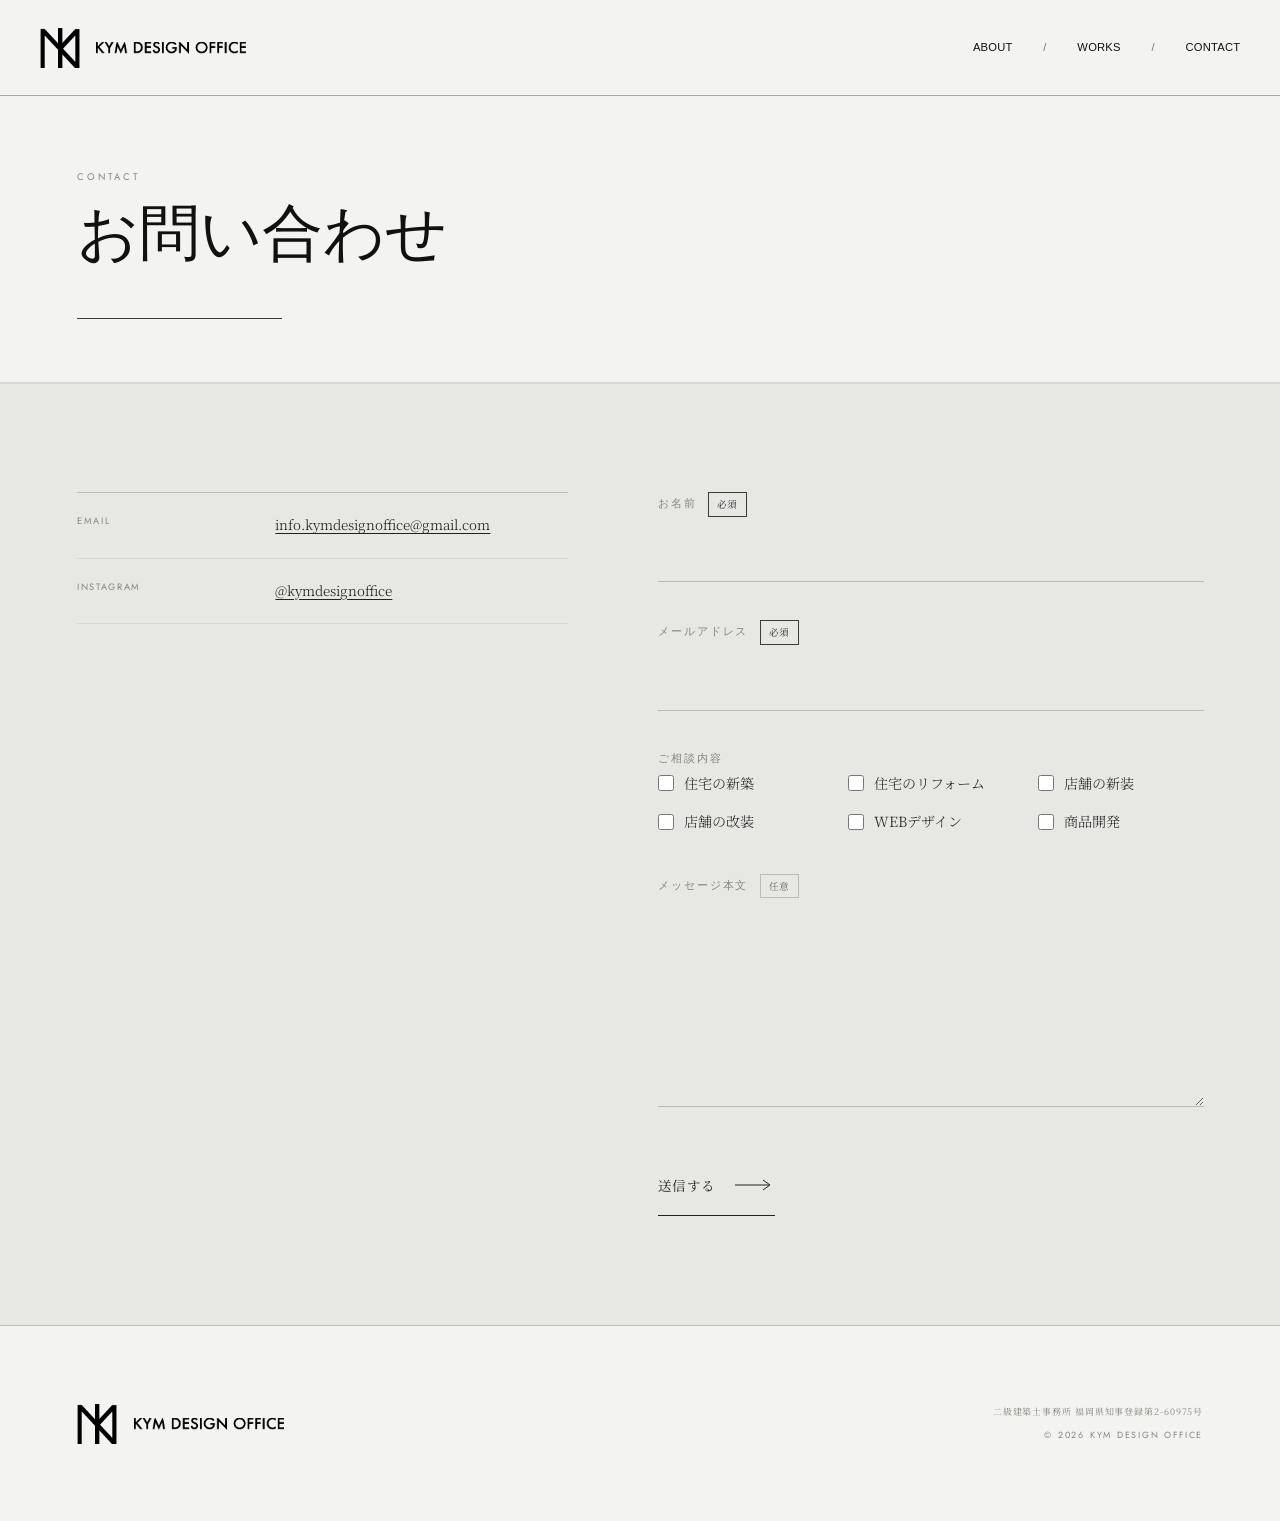
==== commit ff9f4848: "ヘッダー統一・ヒーロー刷新・問い合わせフォーム追加と不要ファイル整理 - 全ページのヘッダー表示を統一、ページタイトルのサイズと上余白を調整 - トップのヒーローを5枚のモノクロ画像スライドに変更、切" ====
--- a/contact.html
+++ b/contact.html
@@ -5,7 +5,7 @@
   <meta name="viewport" content="width=device-width, initial-scale=1.0">
   <title>CONTACT｜KYM DESIGN OFFICE</title>
   <meta name="description" content="KYM DESIGN OFFICEへのご相談・お問い合わせページです。店舗設計、注文住宅、マンションリフォーム、インテリアデザインのご相談を受け付けています。">
-  <link rel="stylesheet" href="style.css?v=20260627d">
+  <link rel="stylesheet" href="style.css?v=20260630d">
   <link rel="preconnect" href="https://fonts.googleapis.com">
   <link rel="preconnect" href="https://fonts.gstatic.com" crossorigin>
   <link href="https://fonts.googleapis.com/css2?family=Cormorant+Garamond:ital,wght@0,300;0,400;0,500;1,300;1,400&family=Jost:wght@300;400;500&family=Noto+Serif+JP:wght@300;400;500&display=swap" rel="stylesheet">
@@ -13,13 +13,17 @@
 <body>
 
   <!-- ===== ナビゲーション ===== -->
-  <header class="nav">
-    <a href="index.html" class="nav__logo">
-      <img src="image_data/logo.png" alt="KYM DESIGN OFFICE">
+  <header class="split-header">
+    <a class="split-brand" href="index.html" aria-label="KYM DESIGN OFFICE">
+      <span class="logo-crop logo-crop--mark" aria-hidden="true"><img src="image_data/logo.png" alt=""></span>
+      <span class="logo-crop logo-crop--word" aria-hidden="true"><img src="image_data/logo.png" alt=""></span>
+      <span class="sr-only">KYM DESIGN OFFICE</span>
     </a>
-    <nav class="nav__menu" aria-label="Main navigation">
-      <a href="works.html">WORKS</a>
-      <a href="profile.html">PROFILE</a>
+    <nav class="split-nav" aria-label="Main navigation">
+      <a href="profile.html">ABOUT</a>
+      <span>/</span>
+      <a href="https://www.instagram.com/kymdesignoffice/" target="_blank" rel="noopener noreferrer">WORKS</a>
+      <span>/</span>
       <a href="contact.html">CONTACT</a>
     </nav>
   </header>
@@ -28,31 +32,12 @@
     <section class="page-hero">
       <div class="page-hero__inner">
         <span class="page-hero__label" data-reveal="up">Contact</span>
-        <h1 class="page-hero__title" data-reveal="up" style="--d:.08s">ご相談</h1>
-        <p class="page-hero__lead" data-reveal="up" style="--d:.16s">
-          店舗から住まいのリフォームまで、まずは現在の状況やご希望をお聞かせください。
-        </p>
+        <h1 class="page-hero__title" data-reveal="up" style="--d:.08s">お問い合わせ</h1>
       </div>
     </section>
 
     <section class="section contact-page">
       <div class="contact-page__message" data-reveal="up">
-        <span>First consultation is free.</span>
-        <h2>初回相談は無料です。</h2>
-        <p>
-          物件の有無、予算、工期、空間のイメージがまだ固まっていない段階でもご相談いただけます。
-          内容を伺いながら、進め方を整理します。
-        </p>
-        <a href="mailto:info.kymdesignoffice@gmail.com" class="contact__cta">
-          <span>メールで相談する</span>
-          <svg viewBox="0 0 40 12" fill="none" xmlns="http://www.w3.org/2000/svg">
-            <line x1="0" y1="6" x2="34" y2="6" stroke="currentColor" stroke-width="1"/>
-            <polyline points="28,1 35,6 28,11" fill="none" stroke="currentColor" stroke-width="1"/>
-          </svg>
-        </a>
-      </div>
-
-      <div class="contact-page__info" data-reveal="up" style="--d:.08s">
         <dl class="profile-list">
           <div>
             <dt>Email</dt>
@@ -62,24 +47,58 @@
             <dt>Instagram</dt>
             <dd><a href="https://www.instagram.com/kymdesignoffice/" target="_blank" rel="noopener noreferrer">@kymdesignoffice</a></dd>
           </div>
-          <div>
-            <dt>Fukuoka Office</dt>
-            <dd>福岡県福岡市南区的場 1-9-21-202</dd>
-          </div>
-          <div>
-            <dt>Shimane Office</dt>
-            <dd>島根県安来市安来 491-2</dd>
-          </div>
         </dl>
       </div>
+
+      <!-- 送信ボタンで、入力内容が本文に入ったメールが立ち上がります（mailto方式・登録不要） -->
+      <form class="contact-form" id="contactForm" data-mailto="info.kymdesignoffice@gmail.com" data-reveal="up" style="--d:.08s">
+        <div class="contact-form__field">
+          <label for="cf-name">お名前<span class="contact-form__req">必須</span></label>
+          <input type="text" id="cf-name" name="お名前" autocomplete="name" required>
+        </div>
+
+        <div class="contact-form__field">
+          <label for="cf-email">メールアドレス<span class="contact-form__req">必須</span></label>
+          <input type="email" id="cf-email" name="email" autocomplete="email" required>
+        </div>
+
+        <fieldset class="contact-form__field contact-form__group">
+          <legend>ご相談内容</legend>
+          <div class="contact-form__checks">
+            <label class="contact-form__check"><input type="checkbox" name="ご相談内容" value="住宅の新築"><span>住宅の新築</span></label>
+            <label class="contact-form__check"><input type="checkbox" name="ご相談内容" value="住宅のリフォーム"><span>住宅のリフォーム</span></label>
+            <label class="contact-form__check"><input type="checkbox" name="ご相談内容" value="店舗の新装"><span>店舗の新装</span></label>
+            <label class="contact-form__check"><input type="checkbox" name="ご相談内容" value="店舗の改装"><span>店舗の改装</span></label>
+            <label class="contact-form__check"><input type="checkbox" name="ご相談内容" value="WEBデザイン"><span>WEBデザイン</span></label>
+            <label class="contact-form__check"><input type="checkbox" name="ご相談内容" value="商品開発"><span>商品開発</span></label>
+          </div>
+        </fieldset>
+
+        <div class="contact-form__field">
+          <label for="cf-message">メッセージ本文<span class="contact-form__opt">任意</span></label>
+          <textarea id="cf-message" name="メッセージ" rows="6"></textarea>
+        </div>
+
+        <button type="submit" class="contact__cta contact-form__submit">
+          <span>送信する</span>
+          <svg viewBox="0 0 40 12" fill="none" xmlns="http://www.w3.org/2000/svg">
+            <line x1="0" y1="6" x2="34" y2="6" stroke="currentColor" stroke-width="1"/>
+            <polyline points="28,1 35,6 28,11" fill="none" stroke="currentColor" stroke-width="1"/>
+          </svg>
+        </button>
+      </form>
     </section>
   </main>
 
   <!-- ===== フッター ===== -->
   <footer class="footer">
-    <img src="image_data/logo.png" alt="KYM DESIGN OFFICE" class="footer__logo">
+    <a class="footer__brand" href="index.html" aria-label="KYM DESIGN OFFICE">
+      <span class="logo-crop logo-crop--mark" aria-hidden="true"><img src="image_data/logo.png" alt=""></span>
+      <span class="logo-crop logo-crop--word" aria-hidden="true"><img src="image_data/logo.png" alt=""></span>
+      <span class="sr-only">KYM DESIGN OFFICE</span>
+    </a>
     <div class="footer__info">
-      <span class="footer__reg">二級建築士事務所 福岡県知事登録 第2-60660号</span>
+      <span class="footer__reg">二級建築士事務所 福岡県知事登録第2-60975号</span>
       <span class="footer__copy">© 2026 KYM DESIGN OFFICE</span>
     </div>
   </footer>
--- a/style.css
+++ b/style.css
@@ -56,6 +56,18 @@
   outline-offset: 0.45rem;
 }
 
+.sr-only {
+  position: absolute;
+  width: 1px;
+  height: 1px;
+  padding: 0;
+  margin: -1px;
+  overflow: hidden;
+  clip: rect(0, 0, 0, 0);
+  white-space: nowrap;
+  border: 0;
+}
+
 ::selection {
   background: var(--black);
   color: var(--paper);
@@ -670,7 +682,7 @@
   position: relative;
   max-width: var(--maxw);
   margin: 0 auto;
-  padding: clamp(11rem, 24vh, 17rem) var(--pad-x) clamp(5rem, 10vh, 8rem);
+  padding: clamp(3.5rem, 8vh, 6rem) var(--pad-x) clamp(5rem, 10vh, 8rem);
   border-bottom: 1px solid var(--line-soft);
   background: var(--paper);
 }
@@ -700,7 +712,7 @@
 }
 .page-hero__title {
   margin-bottom: 1.8rem;
-  font-size: clamp(2.6rem, 8vw, 6.6rem);
+  font-size: clamp(2rem, 5vw, 3.8rem);
   font-family: var(--font-serif);
   font-weight: 300;
   line-height: 0.95;
@@ -859,11 +871,12 @@
   align-items: flex-end;
   justify-content: space-between;
 }
-.footer__logo {
-  height: 54px;
-  width: auto;
-  display: block;
-  filter: grayscale(1) contrast(1.08);
+.footer__brand {
+  display: inline-flex;
+  align-items: center;
+  gap: 1.1rem;
+  color: inherit;
+  text-decoration: none;
 }
 .footer__info { display: flex; flex-direction: column; gap: 0.4rem; text-align: right; }
 .footer__info span {
@@ -984,11 +997,11 @@
     margin-bottom: 2.5rem;
   }
   .page-hero {
-    padding-top: 9rem;
+    padding-top: 3rem;
     padding-bottom: 4.5rem;
   }
   .page-hero__title {
-    font-size: clamp(3.4rem, 18vw, 5.4rem);
+    font-size: clamp(2.2rem, 11vw, 3.4rem);
   }
   .head__link { margin-left: 0; width: 100%; margin-top: 0.5rem; }
   .about__meta > div { grid-template-columns: 1fr; gap: 0.3rem; }
@@ -1663,6 +1676,29 @@
   gap: clamp(2.5rem, 7vw, 7rem);
 }
 
+.profile-page {
+  align-items: start;
+  grid-template-columns: minmax(0, 0.58fr) minmax(20rem, 1fr);
+}
+
+.profile-page__portrait {
+  grid-row: span 2;
+  margin: 0;
+  aspect-ratio: 4 / 5;
+  overflow: hidden;
+  border: 1px solid var(--line-soft);
+  background: var(--panel);
+}
+
+.profile-page__portrait img {
+  display: block;
+  width: 100%;
+  height: 100%;
+  object-fit: cover;
+  object-position: center top;
+  filter: grayscale(1) contrast(1.04);
+}
+
 .profile-page__statement {
   display: grid;
   gap: 1.6rem;
@@ -1726,6 +1762,116 @@
   color: var(--black);
 }
 
+.contact-page__message .profile-list {
+  margin-top: 0;
+}
+
+/* ===== お問い合わせフォーム ===== */
+.contact-form {
+  display: grid;
+  gap: clamp(1.7rem, 3.2vw, 2.4rem);
+  align-self: start;
+}
+
+.contact-form__field {
+  display: grid;
+  gap: 0.75rem;
+  margin: 0;
+  padding: 0;
+  border: 0;
+}
+
+.contact-form__field > label,
+.contact-form__group legend {
+  display: flex;
+  align-items: center;
+  gap: 0.7rem;
+  padding: 0;
+  font-family: var(--font-grotesk);
+  font-size: 0.66rem;
+  letter-spacing: 0.18em;
+  text-transform: uppercase;
+  color: var(--gray);
+}
+
+.contact-form__req,
+.contact-form__opt {
+  padding: 0.12rem 0.5rem;
+  font-family: var(--font-jp);
+  font-size: 0.6rem;
+  letter-spacing: 0.06em;
+  text-transform: none;
+  color: var(--soft);
+  border: 1px solid var(--line);
+}
+
+.contact-form__req {
+  color: var(--black);
+  border-color: var(--accent);
+}
+
+.contact-form input[type="text"],
+.contact-form input[type="email"],
+.contact-form textarea {
+  width: 100%;
+  padding: 0.75rem 0;
+  font-family: var(--font-jp);
+  font-size: 0.94rem;
+  line-height: 1.9;
+  color: var(--ink);
+  background: transparent;
+  border: 0;
+  border-bottom: 1px solid var(--line);
+  border-radius: 0;
+  transition: border-color 0.2s ease;
+}
+
+.contact-form textarea {
+  resize: vertical;
+}
+
+.contact-form input:focus,
+.contact-form textarea:focus {
+  outline: none;
+  border-bottom-color: var(--black);
+}
+
+.contact-form ::placeholder {
+  color: var(--placeholder-dark);
+}
+
+.contact-form__checks {
+  display: grid;
+  grid-template-columns: repeat(auto-fit, minmax(9.5rem, 1fr));
+  gap: 0.7rem 1.5rem;
+}
+
+.contact-form__check {
+  display: flex;
+  align-items: center;
+  gap: 0.65rem;
+  font-family: var(--font-jp);
+  font-size: 0.88rem;
+  color: var(--ink);
+  cursor: pointer;
+}
+
+.contact-form__check input {
+  width: 1rem;
+  height: 1rem;
+  flex: 0 0 auto;
+  accent-color: var(--accent);
+}
+
+.contact-form__submit {
+  justify-self: start;
+  margin-top: 0.6rem;
+  background: none;
+  border: 0;
+  border-bottom: 1px solid var(--ink);
+  cursor: pointer;
+}
+
 @media (max-width: 900px) {
   .gateway {
     min-height: 100dvh;
@@ -1757,6 +1903,11 @@
   .profile-page,
   .contact-page {
     grid-template-columns: 1fr;
+  }
+
+  .profile-page__portrait {
+    grid-row: auto;
+    max-width: 34rem;
   }
 }
 
@@ -2183,6 +2334,332 @@
   }
 }
 
+/* =========================================================
+   HOME - Split Cover
+   ========================================================= */
+.home-split {
+  min-height: 100dvh;
+  background: #f7f6f2;
+  color: #111;
+  font-family: "Inter", "Noto Sans JP", sans-serif;
+  font-weight: 400;
+  line-height: 1.5;
+  border: 1px solid #111;
+}
+
+.home-split a {
+  color: inherit;
+  text-decoration: none;
+}
+
+.split-header {
+  display: flex;
+  align-items: center;
+  justify-content: space-between;
+  gap: 2rem;
+  width: 100%;
+  min-height: 96px;
+  padding: 1.55rem 3.1vw;
+  border-bottom: 1px solid rgba(17, 17, 17, 0.34);
+  color: #111;
+  font-family: "Inter", "Noto Sans JP", sans-serif;
+}
+
+/* 全ページでヘッダーの見た目を統一（下線・色・フォントを固定） */
+.split-header a {
+  color: inherit;
+  text-decoration: none;
+}
+
+.split-brand {
+  display: inline-flex;
+  align-items: center;
+  gap: 1rem;
+  white-space: nowrap;
+}
+
+.logo-crop {
+  position: relative;
+  display: inline-block;
+  overflow: hidden;
+  flex: 0 0 auto;
+}
+
+.logo-crop img {
+  position: absolute;
+  display: block;
+  height: auto;
+  max-width: none;
+  filter: grayscale(1) contrast(1.08);
+}
+
+.logo-crop--mark {
+  width: clamp(40px, 3vw, 56px);
+  height: clamp(40px, 3vw, 56px);
+}
+
+.logo-crop--mark img {
+  top: 0;
+  left: clamp(-21px, -1.14vw, -15px);
+  width: clamp(70px, 5.22vw, 98px);
+}
+
+.logo-crop--word {
+  width: clamp(150px, 10.6vw, 204px);
+  height: clamp(12px, 0.86vw, 17px);
+}
+
+.logo-crop--word img {
+  top: clamp(-141px, -7.35vw, -104px);
+  left: 0;
+  width: clamp(150px, 10.6vw, 204px);
+}
+
+.split-nav {
+  display: flex;
+  align-items: center;
+  gap: clamp(1.1rem, 2.4vw, 3.2rem);
+  font-size: clamp(0.7rem, 0.72vw, 0.88rem);
+  font-weight: 500;
+  letter-spacing: 0.02em;
+}
+
+.split-nav span {
+  color: rgba(17, 17, 17, 0.55);
+}
+
+.home-split .split-cover {
+  display: grid;
+  grid-template-columns: minmax(0, 1fr) minmax(0, 1.05fr);
+  min-height: calc(100dvh - 98px);
+}
+
+.home-split .split-cover__text {
+  position: relative;
+  display: flex;
+  flex-direction: column;
+  justify-content: space-between;
+  min-width: 0;
+  padding: clamp(2.4rem, 4vw, 5rem) clamp(2rem, 4vw, 5.5rem);
+  border-right: 1px solid rgba(17, 17, 17, 0.34);
+}
+
+.home-split .split-cover__side {
+  position: absolute;
+  top: clamp(2.4rem, 4vw, 5rem);
+  right: clamp(1.4rem, 2vw, 2.4rem);
+  writing-mode: vertical-rl;
+  font-size: 0.74rem;
+  font-weight: 500;
+  letter-spacing: 0.42em;
+  text-transform: uppercase;
+  color: rgba(17, 17, 17, 0.55);
+}
+
+.home-split .split-cover__head {
+  width: min(100%, 46rem);
+  padding-right: clamp(2rem, 5vw, 5rem);
+}
+
+.home-split .split-cover__head h1 {
+  margin: 0;
+  font-family: "DIN Condensed", "Saira Condensed", "Arial Narrow", sans-serif;
+  font-size: clamp(3.6rem, 6.6vw, 8.2rem);
+  font-weight: 600;
+  line-height: 0.94;
+  letter-spacing: 0.01em;
+  text-wrap: balance;
+}
+
+.home-split .split-cover__head p {
+  max-width: 26rem;
+  margin: 2rem 0 0;
+  font-size: clamp(0.86rem, 0.95vw, 1.02rem);
+  line-height: 1.85;
+  color: rgba(17, 17, 17, 0.7);
+  text-wrap: pretty;
+}
+
+.home-split .split-cover__meta {
+  display: flex;
+  align-items: flex-end;
+  justify-content: flex-start;
+  gap: 1.5rem;
+  padding-top: 2rem;
+  border-top: 1px solid rgba(17, 17, 17, 0.28);
+  font-size: 0.76rem;
+  letter-spacing: 0.16em;
+  text-transform: uppercase;
+  color: rgba(17, 17, 17, 0.6);
+}
+
+.home-split .split-cover__meta p {
+  margin: 0;
+}
+
+.home-split .split-cover__visual {
+  position: relative;
+  min-width: 0;
+  margin: 0;
+  overflow: hidden;
+  filter: grayscale(1);
+}
+
+.home-split .split-cover__visual img,
+.split-slider__image {
+  display: block;
+  width: 100%;
+  height: 100%;
+  min-height: calc(100dvh - 98px);
+  object-fit: cover;
+  object-position: center;
+}
+
+.split-slider__image {
+  position: absolute;
+  inset: 0;
+  opacity: 0;
+  animation: splitSlide 22.5s infinite;
+}
+
+.split-slider__image:first-child {
+  position: relative;
+}
+
+.split-slider__image:nth-child(2) {
+  animation-delay: 4.5s;
+}
+
+.split-slider__image:nth-child(3) {
+  animation-delay: 9s;
+}
+
+.split-slider__image:nth-child(4) {
+  animation-delay: 13.5s;
+}
+
+.split-slider__image:nth-child(5) {
+  animation-delay: 18s;
+}
+
+@keyframes splitSlide {
+  0% { opacity: 0; transform: scale(1.02); }
+  3% { opacity: 1; }
+  17% { opacity: 1; }
+  20% { opacity: 0; transform: scale(1.06); }
+  100% { opacity: 0; transform: scale(1.06); }
+}
+
+@media (max-width: 900px) {
+  .split-header {
+    align-items: flex-start;
+    flex-direction: column;
+    min-height: auto;
+    padding: 1.1rem;
+  }
+
+  .split-brand {
+    gap: 0.9rem;
+  }
+
+  .split-nav {
+    display: grid;
+    grid-template-columns: repeat(3, minmax(0, 1fr));
+    width: 100%;
+    max-width: 100%;
+    gap: 0;
+    font-size: 0.66rem;
+  }
+
+  .split-nav a {
+    min-width: 0;
+  }
+
+  .split-nav a:nth-of-type(2) {
+    text-align: center;
+  }
+
+  .split-nav a:nth-of-type(3) {
+    text-align: right;
+  }
+
+  .split-nav span {
+    display: none;
+  }
+
+  .home-split .split-cover {
+    grid-template-columns: 1fr;
+    min-height: auto;
+  }
+
+  .home-split .split-cover__text {
+    min-height: 56dvh;
+    padding: 2rem 1.1rem 1.4rem;
+    border-right: 0;
+    border-bottom: 1px solid rgba(17, 17, 17, 0.34);
+    overflow: hidden;
+  }
+
+  .home-split .split-cover__side {
+    position: static;
+    writing-mode: horizontal-tb;
+    margin-bottom: 2.2rem;
+    font-size: 0.62rem;
+    letter-spacing: 0.24em;
+  }
+
+  .home-split .split-cover__head {
+    padding-right: 0;
+  }
+
+  .home-split .split-cover__head h1 {
+    font-size: clamp(3.2rem, 15vw, 5.1rem);
+  }
+
+  .home-split .split-cover__meta {
+    display: flex;
+    align-items: end;
+    justify-content: flex-end;
+    margin-top: 3rem;
+  }
+
+  .home-split .split-cover__meta p {
+    max-width: 12rem;
+    text-align: right;
+    overflow-wrap: anywhere;
+  }
+
+  .home-split .split-cover__visual {
+    height: 44dvh;
+  }
+
+  .home-split .split-cover__visual img {
+    min-height: 0;
+  }
+}
+
+@media (max-width: 420px) {
+  .split-nav {
+    justify-content: space-between;
+    font-size: 0.62rem;
+  }
+
+  .home-split .split-cover__head p {
+    font-size: 0.82rem;
+  }
+
+  .home-split .split-cover__meta {
+    font-size: 0.66rem;
+    letter-spacing: 0.1em;
+  }
+
+  .home-split .split-cover__meta p {
+    max-width: 11rem;
+    text-align: right;
+    overflow-wrap: anywhere;
+  }
+}
+
 /* =====================================================================
    ANIMATION（Phase 1–4）
    ===================================================================== */
@@ -2246,5 +2723,7 @@
 @media (prefers-reduced-motion: reduce) {
   [data-reveal] { opacity: 1 !important; transform: none !important; clip-path: none !important; transition: none !important; }
   .hero__rule { transform: scaleX(1) !important; transition: none !important; }
+  .split-slider__image { animation: none !important; opacity: 0; transform: none !important; }
+  .split-slider__image:first-child { opacity: 1; }
   html { scroll-behavior: auto; }
 }
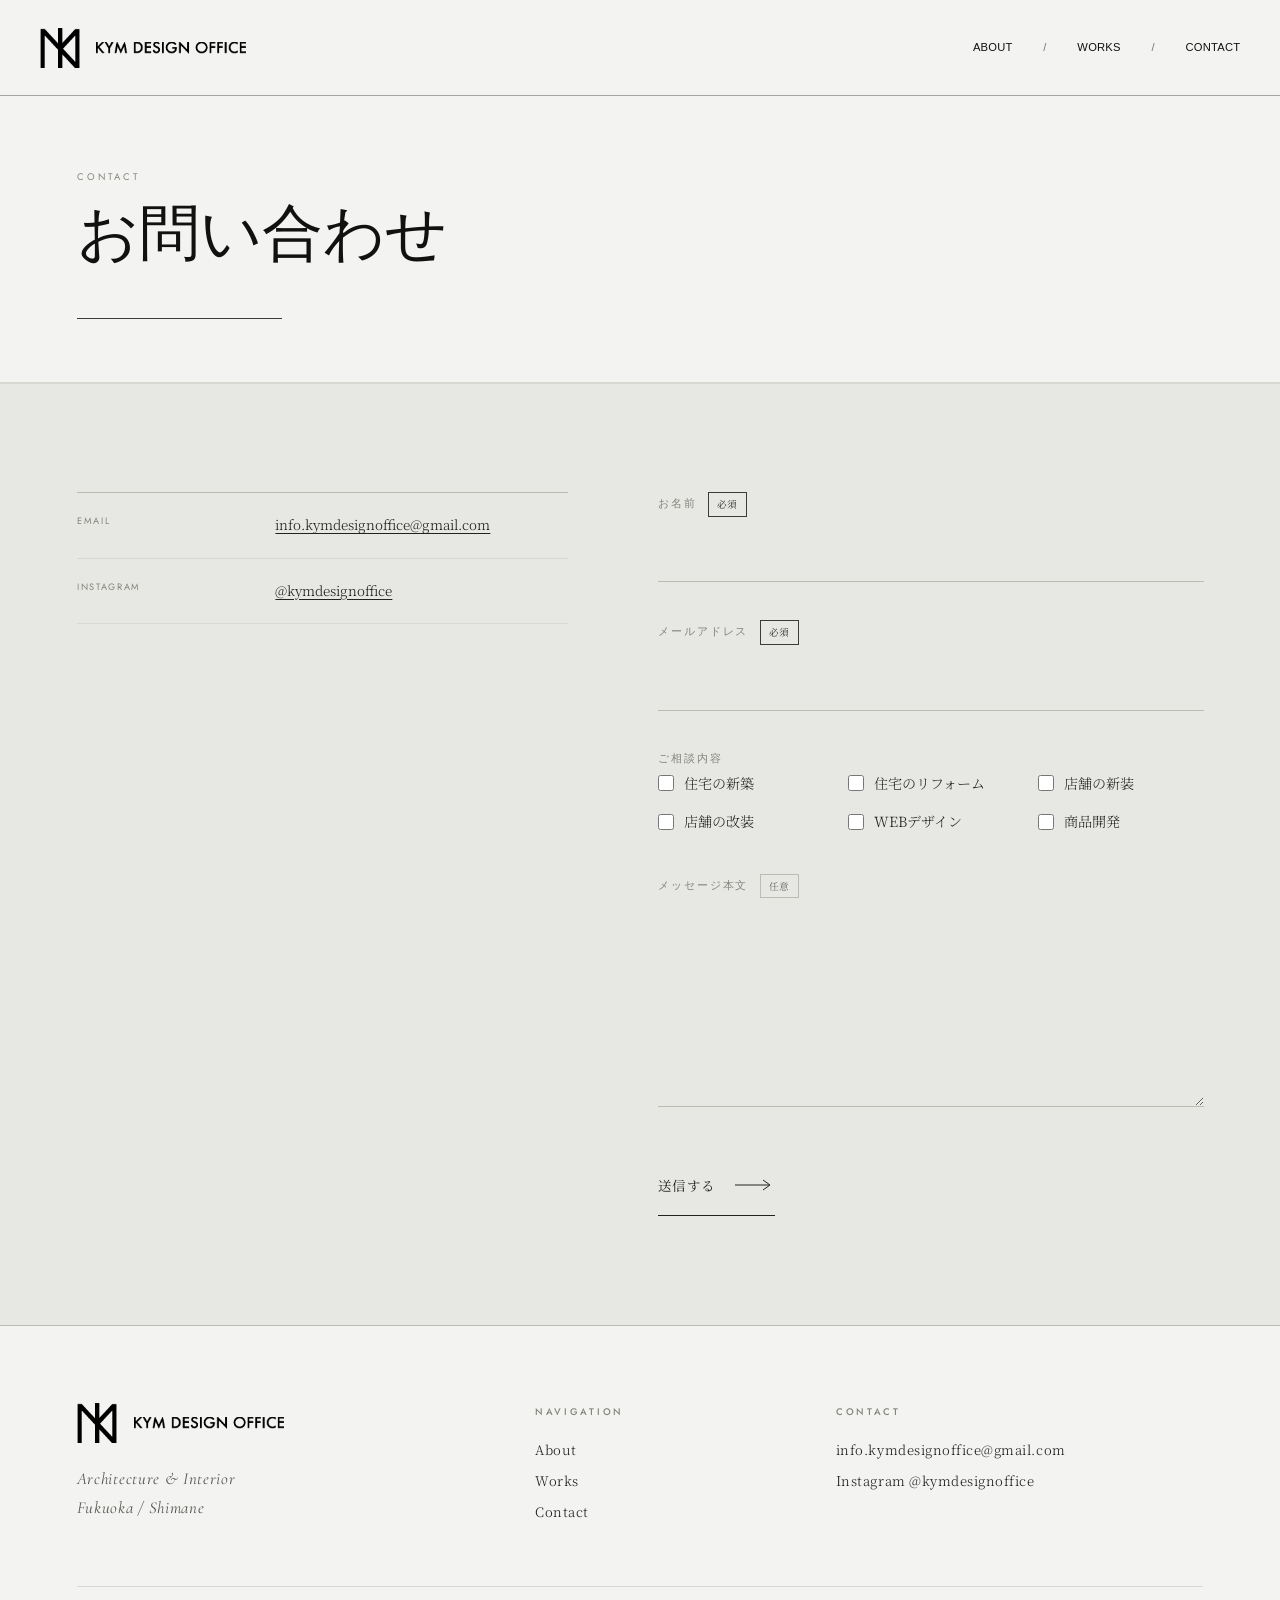
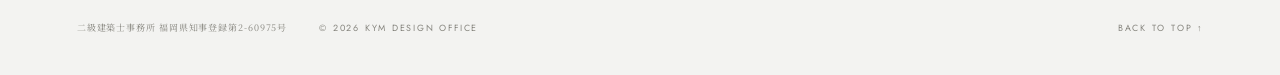
==== commit b905b1ce: "全ページのフッターを統一しリッチなデザインに刷新 - 旧簡易フッターを.site-footer系の構成へ全面差し替え - ブランド/Navigation/Contactの3カラム＋下段バー（登録番号・" ====
--- a/contact.html
+++ b/contact.html
@@ -5,7 +5,7 @@
   <meta name="viewport" content="width=device-width, initial-scale=1.0">
   <title>CONTACT｜KYM DESIGN OFFICE</title>
   <meta name="description" content="KYM DESIGN OFFICEへのご相談・お問い合わせページです。店舗設計、注文住宅、マンションリフォーム、インテリアデザインのご相談を受け付けています。">
-  <link rel="stylesheet" href="style.css?v=20260630d">
+  <link rel="stylesheet" href="style.css?v=20260630f">
   <link rel="preconnect" href="https://fonts.googleapis.com">
   <link rel="preconnect" href="https://fonts.gstatic.com" crossorigin>
   <link href="https://fonts.googleapis.com/css2?family=Cormorant+Garamond:ital,wght@0,300;0,400;0,500;1,300;1,400&family=Jost:wght@300;400;500&family=Noto+Serif+JP:wght@300;400;500&display=swap" rel="stylesheet">
@@ -13,7 +13,7 @@
 <body>
 
   <!-- ===== ナビゲーション ===== -->
-  <header class="split-header">
+  <header class="split-header" id="top">
     <a class="split-brand" href="index.html" aria-label="KYM DESIGN OFFICE">
       <span class="logo-crop logo-crop--mark" aria-hidden="true"><img src="image_data/logo.png" alt=""></span>
       <span class="logo-crop logo-crop--word" aria-hidden="true"><img src="image_data/logo.png" alt=""></span>
@@ -91,15 +91,39 @@
   </main>
 
   <!-- ===== フッター ===== -->
-  <footer class="footer">
-    <a class="footer__brand" href="index.html" aria-label="KYM DESIGN OFFICE">
-      <span class="logo-crop logo-crop--mark" aria-hidden="true"><img src="image_data/logo.png" alt=""></span>
-      <span class="logo-crop logo-crop--word" aria-hidden="true"><img src="image_data/logo.png" alt=""></span>
-      <span class="sr-only">KYM DESIGN OFFICE</span>
-    </a>
-    <div class="footer__info">
-      <span class="footer__reg">二級建築士事務所 福岡県知事登録第2-60975号</span>
-      <span class="footer__copy">© 2026 KYM DESIGN OFFICE</span>
+  <footer class="site-footer">
+    <div class="site-footer__inner">
+      <div class="site-footer__brand">
+        <a class="footer__brand" href="index.html" aria-label="KYM DESIGN OFFICE">
+          <span class="logo-crop logo-crop--mark" aria-hidden="true"><img src="image_data/logo.png" alt=""></span>
+          <span class="logo-crop logo-crop--word" aria-hidden="true"><img src="image_data/logo.png" alt=""></span>
+          <span class="sr-only">KYM DESIGN OFFICE</span>
+        </a>
+        <p class="site-footer__tagline">Architecture &amp; Interior<br>Fukuoka / Shimane</p>
+      </div>
+
+      <nav class="site-footer__col" aria-label="Footer navigation">
+        <h2 class="site-footer__heading">Navigation</h2>
+        <ul>
+          <li><a href="profile.html">About</a></li>
+          <li><a href="https://www.instagram.com/kymdesignoffice/" target="_blank" rel="noopener noreferrer">Works</a></li>
+          <li><a href="contact.html">Contact</a></li>
+        </ul>
+      </nav>
+
+      <div class="site-footer__col">
+        <h2 class="site-footer__heading">Contact</h2>
+        <ul>
+          <li><a href="mailto:info.kymdesignoffice@gmail.com">info.kymdesignoffice@gmail.com</a></li>
+          <li><a href="https://www.instagram.com/kymdesignoffice/" target="_blank" rel="noopener noreferrer">Instagram @kymdesignoffice</a></li>
+        </ul>
+      </div>
+    </div>
+
+    <div class="site-footer__bar">
+      <span class="site-footer__reg">二級建築士事務所 福岡県知事登録第2-60975号</span>
+      <span class="site-footer__copy">© 2026 KYM DESIGN OFFICE</span>
+      <a class="site-footer__top" href="#top">Back to top <span aria-hidden="true">↑</span></a>
     </div>
   </footer>
 
--- a/style.css
+++ b/style.css
@@ -860,16 +860,24 @@
 .contact__cta svg { width: 40px; height: 12px; }
 
 /* ===== フッター ===== */
-.footer {
+.site-footer {
   max-width: var(--maxw);
   margin: 0 auto;
-  padding: clamp(3rem, 6vw, 5rem) var(--pad-x);
+  padding: clamp(3.5rem, 6vw, 6rem) var(--pad-x) clamp(1.6rem, 3vw, 2.4rem);
   border-top: 1px solid var(--line);
+}
+.site-footer__inner {
+  display: grid;
+  grid-template-columns: 1.6fr 1fr 1.4fr;
+  gap: clamp(2rem, 4vw, 4rem) clamp(1.5rem, 3vw, 3rem);
+  align-items: start;
+}
+
+/* ブランド面 */
+.site-footer__brand {
   display: flex;
-  flex-wrap: wrap;
-  gap: 1.5rem 2rem;
-  align-items: flex-end;
-  justify-content: space-between;
+  flex-direction: column;
+  gap: 1.4rem;
 }
 .footer__brand {
   display: inline-flex;
@@ -878,15 +886,77 @@
   color: inherit;
   text-decoration: none;
 }
-.footer__info { display: flex; flex-direction: column; gap: 0.4rem; text-align: right; }
-.footer__info span {
+.site-footer__tagline {
+  font-family: var(--font-serif);
+  font-size: 1.05rem;
+  font-style: italic;
+  font-weight: 400;
+  letter-spacing: 0.04em;
+  line-height: 1.7;
+  color: var(--soft);
+}
+
+/* 各カラム */
+.site-footer__heading {
+  font-family: var(--font-grotesk);
+  font-size: 0.6rem;
+  font-weight: 500;
+  letter-spacing: 0.28em;
+  text-transform: uppercase;
+  color: var(--gray);
+  margin-bottom: 1.2rem;
+}
+.site-footer__col ul {
+  list-style: none;
+  display: flex;
+  flex-direction: column;
+  gap: 0.7rem;
+}
+.site-footer__col li {
+  font-family: var(--font-jp);
+  font-size: 0.82rem;
+  font-weight: 300;
+  letter-spacing: 0.04em;
+  line-height: 1.5;
+  color: var(--ink);
+}
+.site-footer__col a {
+  color: inherit;
+  text-decoration: none;
+  transition: color 0.3s ease;
+}
+.site-footer__col a:hover { color: var(--gray); }
+
+/* 下段バー */
+.site-footer__bar {
+  display: flex;
+  flex-wrap: wrap;
+  align-items: center;
+  gap: 0.8rem 2rem;
+  margin-top: clamp(2.5rem, 5vw, 4rem);
+  padding-top: clamp(1.4rem, 2.5vw, 2rem);
+  border-top: 1px solid var(--line-soft);
+}
+.site-footer__bar span,
+.site-footer__top {
   font-family: var(--font-grotesk);
   font-size: 0.56rem;
   font-weight: 400;
   letter-spacing: 0.2em;
   color: var(--gray);
 }
-.footer__reg { font-family: var(--font-jp) !important; letter-spacing: 0.1em !important; }
+.site-footer__reg { font-family: var(--font-jp) !important; letter-spacing: 0.1em !important; }
+.site-footer__copy { text-transform: uppercase; }
+.site-footer__top {
+  margin-left: auto;
+  text-decoration: none;
+  text-transform: uppercase;
+  display: inline-flex;
+  align-items: center;
+  gap: 0.5em;
+  transition: color 0.3s ease;
+}
+.site-footer__top:hover { color: var(--ink); }
 
 /* ===== レスポンシブ ===== */
 @media (max-width: 900px) {
@@ -945,12 +1015,14 @@
   .archive-note { grid-template-columns: 1fr; }
   .archive-grid { grid-template-columns: 1fr; }
   .archive-card:nth-child(even) { padding-top: 0; }
-  .footer { flex-direction: column; align-items: flex-start; }
-  .footer__info { text-align: left; }
+  .site-footer__inner { grid-template-columns: 1fr 1fr; }
+  .site-footer__brand { grid-column: 1 / -1; }
 }
 
 @media (max-width: 600px) {
   :root { --pad-x: 1.5rem; }
+  .site-footer__bar { flex-direction: column; align-items: flex-start; gap: 0.6rem; }
+  .site-footer__top { margin-left: 0; }
   .nav { align-items: flex-start; gap: 0.9rem; }
   .nav__logo img { height: 34px; }
   .nav__menu {
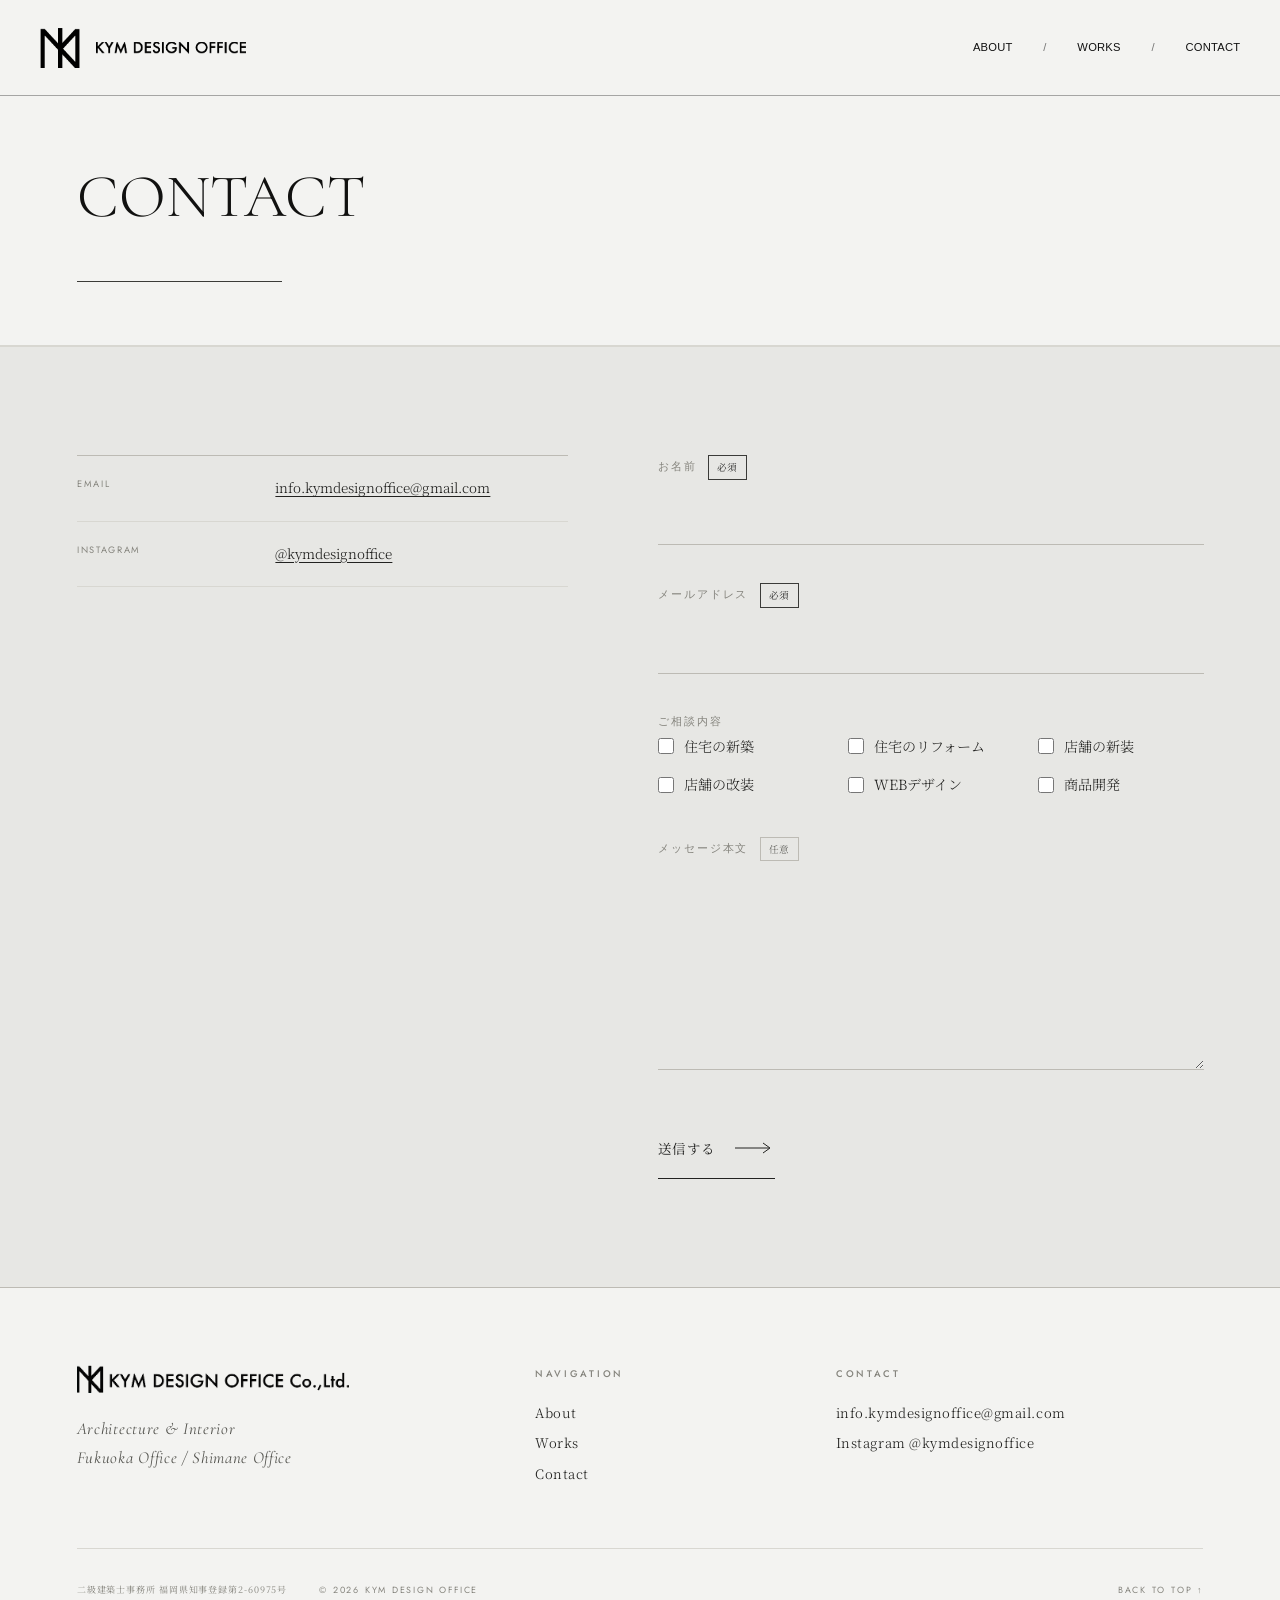
==== commit 199f8bdd: "コンタクト見出しの英語化、フッター表記統一、フッターロゴ変更、プロフィール写真差し替え - コンタクトページの見出しを「お問い合わせ」から「CONTACT」に変更 - 会社概要/コンタクトページの左上" ====
--- a/contact.html
+++ b/contact.html
@@ -31,8 +31,7 @@
   <main>
     <section class="page-hero">
       <div class="page-hero__inner">
-        <span class="page-hero__label" data-reveal="up">Contact</span>
-        <h1 class="page-hero__title" data-reveal="up" style="--d:.08s">お問い合わせ</h1>
+        <h1 class="page-hero__title" data-reveal="up" style="--d:.08s">CONTACT</h1>
       </div>
     </section>
 
@@ -94,12 +93,10 @@
   <footer class="site-footer">
     <div class="site-footer__inner">
       <div class="site-footer__brand">
-        <a class="footer__brand" href="index.html" aria-label="KYM DESIGN OFFICE">
-          <span class="logo-crop logo-crop--mark" aria-hidden="true"><img src="image_data/logo.png" alt=""></span>
-          <span class="logo-crop logo-crop--word" aria-hidden="true"><img src="image_data/logo.png" alt=""></span>
-          <span class="sr-only">KYM DESIGN OFFICE</span>
+        <a class="footer__brand" href="index.html" aria-label="KYM DESIGN OFFICE Co.,Ltd.">
+          <img class="footer__brand-logo" src="image_data/footer_logo.png" alt="KYM DESIGN OFFICE Co.,Ltd.">
         </a>
-        <p class="site-footer__tagline">Architecture &amp; Interior<br>Fukuoka / Shimane</p>
+        <p class="site-footer__tagline">Architecture &amp; Interior<br>Fukuoka Office / Shimane Office</p>
       </div>
 
       <nav class="site-footer__col" aria-label="Footer navigation">
--- a/style.css
+++ b/style.css
@@ -886,6 +886,11 @@
   color: inherit;
   text-decoration: none;
 }
+.footer__brand-logo {
+  display: block;
+  height: clamp(22px, 2.2vw, 30px);
+  width: auto;
+}
 .site-footer__tagline {
   font-family: var(--font-serif);
   font-size: 1.05rem;
